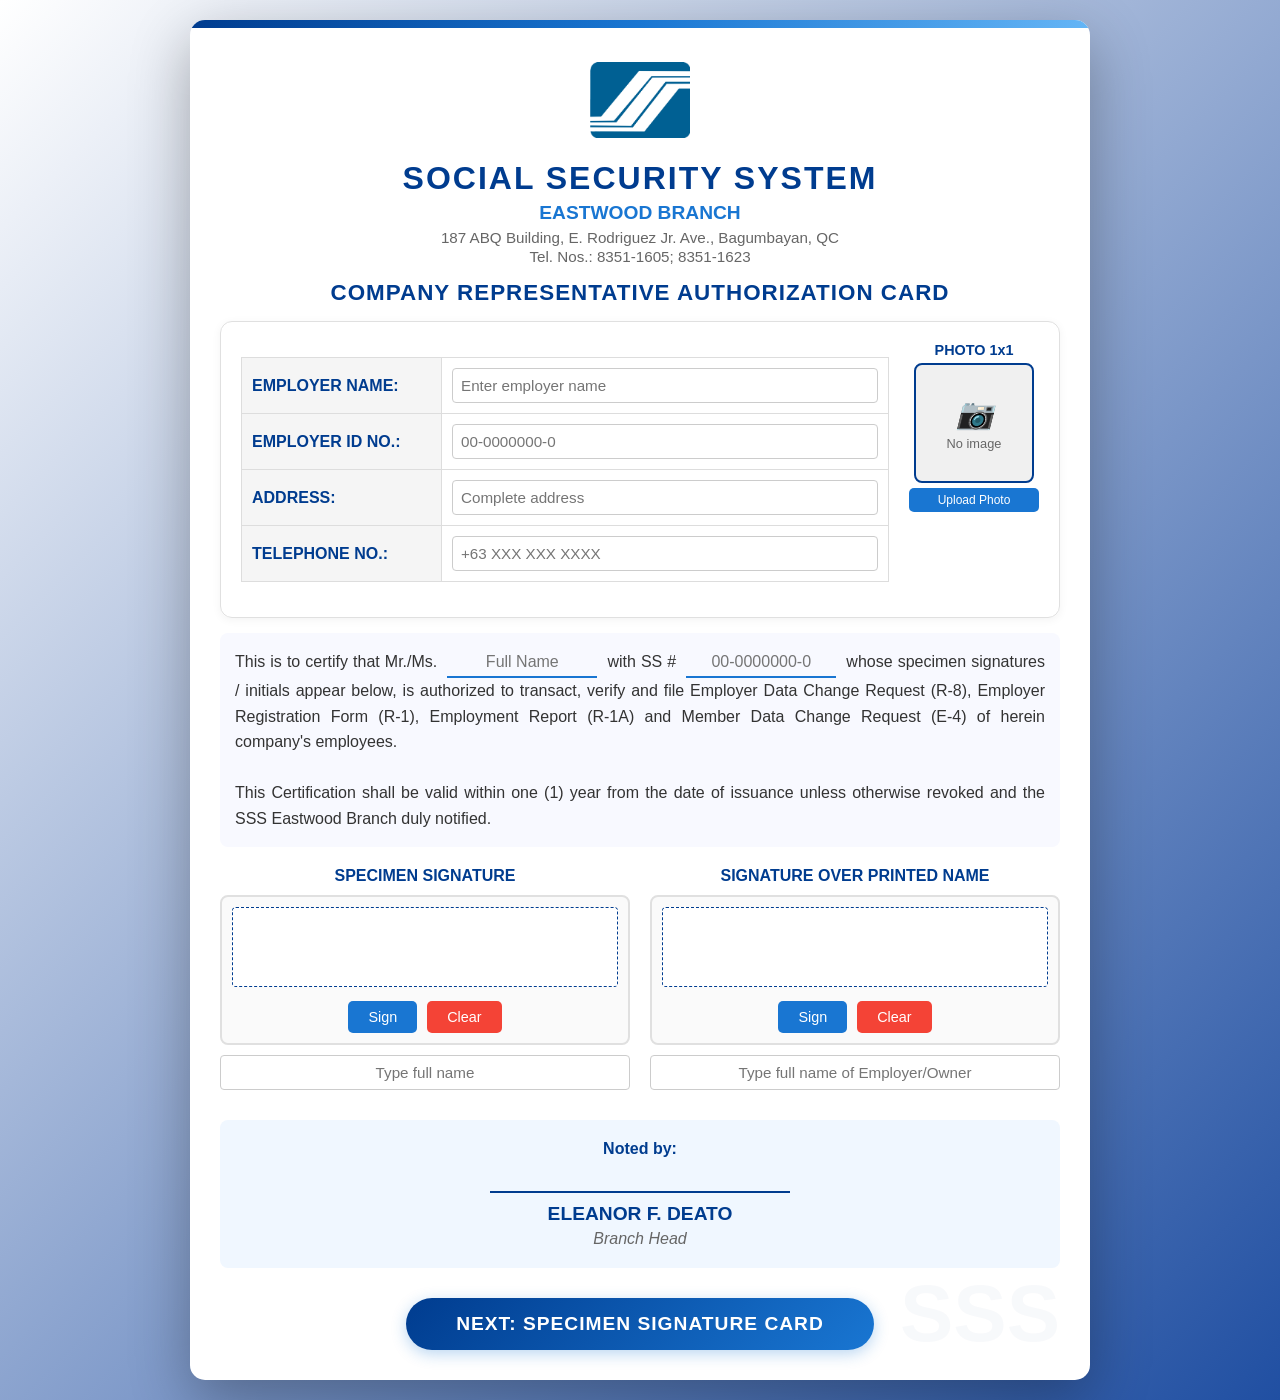
==== index.html @ d49f9e25 "Fix index.html" ====
<!DOCTYPE html>
<html lang="en">
<head>
    <meta charset="UTF-8">
    <meta name="viewport" content="width=device-width, initial-scale=1.0">
    <title>SSS Company Representative Authorization</title>
    <style>
        * {
            margin: 0;
            padding: 0;
            box-sizing: border-box;
        }

        body {
            font-family: 'Segoe UI', Tahoma, Geneva, Verdana, sans-serif;
            background: linear-gradient(135deg, #ffffff 0%, #204fa2 100%);
            min-height: 100vh;
            padding: 20px;
            display: flex;
            justify-content: center;
            align-items: center;
        }

        .form-container {
            max-width: 900px;
            width: 100%;
            background: white;
            padding: 30px;
            border-radius: 15px;
            box-shadow: 0 20px 60px rgba(0,0,0,0.3);
            position: relative;
            overflow: hidden;
        }

        .form-container::before {
            content: '';
            position: absolute;
            top: 0;
            left: 0;
            right: 0;
            height: 8px;
            background: linear-gradient(90deg, #003c8f, #1976d2, #64b5f6);
        }

        .form-container::after {
            content: 'SSS';
            position: absolute;
            bottom: 20px;
            right: 30px;
            font-size: 80px;
            font-weight: 900;
            color: rgba(0, 60, 143, 0.03);
            z-index: 0;
            pointer-events: none;
        }

        .header-with-logo {
            display: flex;
            flex-direction: column;
            align-items: center;
            justify-content: center;
            gap: 10px;
            margin-bottom: 10px;
            text-align: center;
            width: 100%;
            position: relative;
            z-index: 1;
        }

        .logo-container {
            width: 100px;
            height: 100px;
            display: flex;
            justify-content: center;
            align-items: center;
            margin: 0 auto;
        }

        .logo-container img {
            width: 100%;
            height: 100%;
            object-fit: contain;
        }

        .sss-header {
            text-align: center;
            width: 100%;
        }

        .sss-header h1 {
            font-size: 2rem;
            color: #003c8f;
            text-transform: uppercase;
            letter-spacing: 2px;
            font-weight: 800;
            margin-bottom: 5px;
        }

        .sss-header .branch {
            color: #1976d2;
            font-size: 1.2rem;
            font-weight: 600;
            margin-bottom: 5px;
        }

        .sss-header .address {
            color: #666;
            font-size: 0.95rem;
            margin-bottom: 2px;
        }

        .sss-header .tel {
            color: #666;
            font-size: 0.95rem;
            font-weight: 500;
        }

        .form-title {
            text-align: center;
            margin: 15px 0;
            position: relative;
            z-index: 1;
        }

        .form-title h2 {
            color: #003c8f;
            font-size: 1.4rem;
            font-weight: 700;
            text-transform: uppercase;
            letter-spacing: 1px;
        }

        fieldset {
            border: 1px solid #e0e0e0;
            border-radius: 12px;
            padding: 20px;
            margin: 0;
            background: white;
            box-shadow: 0 2px 10px rgba(0,0,0,0.05);
            width: 100%;
            position: relative;
            z-index: 1;
        }

        .employer-header {
            display: flex;
            gap: 20px;
        }

        .employer-fields {
            flex: 1;
        }

        .photo-section {
            width: 130px;
            text-align: center;
        }

        .photo-label {
            font-weight: 600;
            color: #003c8f;
            margin-bottom: 5px;
            font-size: 0.9rem;
        }

        .photo-box {
            width: 120px;
            height: 120px;
            border: 2px solid #003c8f;
            border-radius: 8px;
            background: #f0f0f0;
            display: flex;
            flex-direction: column;
            justify-content: center;
            align-items: center;
            overflow: hidden;
            margin: 0 auto;
        }

        .photo-preview {
            width: 100%;
            height: 100%;
            object-fit: cover;
            display: none;
        }

        .photo-placeholder {
            text-align: center;
            color: #666;
            font-size: 0.8rem;
        }

        .photo-placeholder i {
            font-size: 30px;
            display: block;
            margin-bottom: 5px;
        }

        .photo-input {
            display: none;
        }

        .upload-btn {
            background: #1976d2;
            color: white;
            border: none;
            padding: 5px 10px;
            border-radius: 5px;
            cursor: pointer;
            font-size: 0.75rem;
            margin-top: 5px;
            width: 100%;
        }

        .upload-btn:hover {
            background: #1565c0;
        }

        .info-table {
            width: 100%;
            border-collapse: collapse;
            margin: 15px 0;
        }

        .info-table td {
            padding: 10px;
            border: 1px solid #ddd;
        }

        .info-table td:first-child {
            font-weight: 600;
            color: #003c8f;
            width: 200px;
            background: #f5f5f5;
        }

        .info-table input {
            width: 100%;
            padding: 8px;
            border: 1px solid #ccc;
            border-radius: 4px;
            font-size: 0.95rem;
        }

        .authorization-text {
            font-size: 1rem;
            line-height: 1.6;
            color: #333;
            text-align: justify;
            padding: 15px;
            background: #f8f9ff;
            border-radius: 8px;
            margin: 15px 0;
            position: relative;
            z-index: 1;
        }

        .inline-input {
            display: inline-block;
            width: 150px;
            margin: 0 5px;
            padding: 5px 8px;
            border: none;
            border-bottom: 2px solid #1976d2;
            background: transparent;
            font-size: 1rem;
            text-align: center;
        }

        .signatures-side-by-side {
            display: grid;
            grid-template-columns: 1fr 1fr;
            gap: 20px;
            margin: 20px 0;
            position: relative;
            z-index: 1;
        }

        .signature-item {
            text-align: center;
        }

        .signature-label {
            font-weight: 600;
            color: #003c8f;
            margin-bottom: 10px;
            font-size: 1rem;
            text-transform: uppercase;
        }

        .signature-container {
            border: 2px solid #e0e0e0;
            border-radius: 8px;
            padding: 10px;
            background: #fafafa;
        }

        .signature-canvas {
            width: 100%;
            height: 80px;
            border: 1px dashed #003c8f;
            border-radius: 4px;
            background: white;
            cursor: crosshair;
            margin-bottom: 10px;
        }

        .employer-canvas {
            width: 100%;
            height: 80px;
            border: 1px dashed #003c8f;
            border-radius: 4px;
            background: white;
            cursor: crosshair;
            margin-bottom: 10px;
        }

        .signature-actions {
            display: flex;
            gap: 10px;
            justify-content: center;
        }

        .sign-btn, .clear-btn {
            padding: 8px 20px;
            border: none;
            border-radius: 5px;
            cursor: pointer;
            font-size: 0.9rem;
            transition: all 0.3s ease;
        }

        .sign-btn {
            background: #1976d2;
            color: white;
        }

        .sign-btn:hover {
            background: #1565c0;
        }

        .clear-btn {
            background: #f44336;
            color: white;
        }

        .clear-btn:hover {
            background: #d32f2f;
        }

        .name-input {
            width: 100%;
            padding: 8px;
            border: 1px solid #ccc;
            border-radius: 4px;
            font-size: 0.95rem;
            margin-top: 10px;
            text-align: center;
        }

        .noted-section {
            margin: 30px 0;
            text-align: center;
            padding: 20px;
            background: #f0f7ff;
            border-radius: 8px;
            position: relative;
            z-index: 1;
        }

        .noted-line {
            width: 300px;
            margin: 10px auto;
            border-bottom: 2px solid #003c8f;
        }

        .noted-name {
            font-weight: 700;
            color: #003c8f;
            font-size: 1.2rem;
            margin: 5px 0;
        }

        .noted-title {
            color: #666;
            font-size: 1rem;
            font-style: italic;
        }

        .fs-button-group {
            text-align: center;
            margin-top: 30px;
            position: relative;
            z-index: 1;
        }

        .fs-button {
            background: linear-gradient(135deg, #003c8f, #1976d2);
            color: white;
            border: none;
            padding: 15px 50px;
            font-size: 1.2rem;
            font-weight: 600;
            border-radius: 50px;
            cursor: pointer;
            transition: all 0.3s ease;
            box-shadow: 0 4px 15px rgba(25, 118, 210, 0.3);
            text-transform: uppercase;
            letter-spacing: 1px;
        }

        .fs-button:hover {
            transform: translateY(-2px);
            box-shadow: 0 6px 20px rgba(25, 118, 210, 0.4);
            background: linear-gradient(135deg, #002b6f, #1565c0);
        }

        .fs-button:disabled {
            opacity: 0.7;
            cursor: not-allowed;
        }

        .loading {
            display: inline-block;
            width: 20px;
            height: 20px;
            border: 3px solid rgba(255,255,255,.3);
            border-radius: 50%;
            border-top-color: white;
            animation: spin 1s ease-in-out infinite;
            margin-left: 10px;
        }

        @keyframes spin {
            to { transform: rotate(360deg); }
        }

        .modal {
            display: none;
            position: fixed;
            top: 0;
            left: 0;
            width: 100%;
            height: 100%;
            background: rgba(0,0,0,0.5);
            justify-content: center;
            align-items: center;
            z-index: 2000;
        }

        .modal-content {
            background: white;
            padding: 30px;
            border-radius: 15px;
            width: 500px;
            max-width: 90%;
            box-shadow: 0 20px 60px rgba(0,0,0,0.3);
        }

        .modal-content h3 {
            color: #003c8f;
            margin-bottom: 20px;
            text-align: center;
        }

        .modal-canvas {
            width: 100%;
            height: 200px;
            border: 2px solid #003c8f;
            border-radius: 8px;
            background: white;
            cursor: crosshair;
            margin-bottom: 15px;
        }

        .modal-buttons {
            display: flex;
            gap: 10px;
            justify-content: center;
        }

        .modal-btn {
            padding: 10px 20px;
            border: none;
            border-radius: 5px;
            cursor: pointer;
            font-weight: 600;
            transition: all 0.3s ease;
        }

        .save-btn {
            background: #003c8f;
            color: white;
        }

        .save-btn:hover {
            background: #002b6f;
        }

        .clear-btn {
            background: #f44336;
            color: white;
        }

        .clear-btn:hover {
            background: #d32f2f;
        }

        .cancel-btn {
            background: #9e9e9e;
            color: white;
        }

        .cancel-btn:hover {
            background: #757575;
        }

        .error-message {
            color: #f44336;
            font-size: 0.8rem;
            margin-top: 5px;
            display: none;
        }

        .popup-message {
            position: fixed;
            top: 50%;
            left: 50%;
            transform: translate(-50%, -50%);
            background: white;
            padding: 30px 40px;
            border-radius: 15px;
            box-shadow: 0 20px 60px rgba(0,0,0,0.3);
            z-index: 10000;
            text-align: center;
            min-width: 300px;
            max-width: 400px;
            animation: popupFadeIn 0.3s ease-out;
        }

        @keyframes popupFadeIn {
            from {
                opacity: 0;
                transform: translate(-50%, -60%);
            }
            to {
                opacity: 1;
                transform: translate(-50%, -50%);
            }
        }

        .popup-message.error {
            border-top: 5px solid #f44336;
        }

        .popup-message.success {
            border-top: 5px solid #4caf50;
        }

        .popup-message.warning {
            border-top: 5px solid #ff9800;
        }

        .popup-message.info {
            border-top: 5px solid #2196f3;
        }

        .popup-icon {
            font-size: 50px;
            margin-bottom: 15px;
        }

        .popup-title {
            font-size: 1.5rem;
            font-weight: 700;
            margin-bottom: 10px;
            color: #333;
        }

        .popup-title.error {
            color: #f44336;
        }

        .popup-title.success {
            color: #4caf50;
        }

        .popup-title.warning {
            color: #ff9800;
        }

        .popup-title.info {
            color: #2196f3;
        }

        .popup-text {
            color: #666;
            margin-bottom: 20px;
            line-height: 1.6;
        }

        .popup-buttons {
            display: flex;
            gap: 10px;
            justify-content: center;
        }

        .popup-btn {
            padding: 10px 25px;
            border: none;
            border-radius: 5px;
            font-weight: 600;
            cursor: pointer;
            transition: all 0.3s ease;
            min-width: 100px;
        }

        .popup-btn.primary {
            background: #003c8f;
            color: white;
        }

        .popup-btn.primary:hover {
            background: #1976d2;
            transform: translateY(-2px);
        }

        .popup-btn.secondary {
            background: #f5f5f5;
            color: #666;
        }

        .popup-btn.secondary:hover {
            background: #e0e0e0;
        }

        .popup-overlay {
            position: fixed;
            top: 0;
            left: 0;
            right: 0;
            bottom: 0;
            background: rgba(0,0,0,0.5);
            z-index: 9999;
            animation: overlayFadeIn 0.3s ease-out;
        }

        @keyframes overlayFadeIn {
            from { opacity: 0; }
            to { opacity: 1; }
        }

        @media (max-width: 768px) {
            .employer-header {
                flex-direction: column;
                align-items: center;
            }
            
            .photo-section {
                margin-bottom: 15px;
            }
            
            .signatures-side-by-side {
                grid-template-columns: 1fr;
            }
        }
    </style>
</head>
<body>
    <div class="form-container">
        <div class="header-with-logo">
            <div class="logo-container">
                <img src="republic-of-the-philippines-social-security-system-logo-png_seeklogo.png" alt="SSS Logo" onerror="this.style.display='none'; this.parentElement.innerHTML='SSS';">
            </div>
            <div class="sss-header">
                <h1>Social Security System</h1>
                <div class="branch">EASTWOOD BRANCH</div>
                <div class="address">187 ABQ Building, E. Rodriguez Jr. Ave., Bagumbayan, QC</div>
                <div class="tel">Tel. Nos.: 8351-1605; 8351-1623</div>
            </div>
        </div>

        <div class="form-title">
            <h2>COMPANY REPRESENTATIVE AUTHORIZATION CARD</h2>
        </div>

        <fieldset>
            <div class="employer-header">
                <div class="employer-fields">
                    <table class="info-table">
                        <tr>
                            <td>EMPLOYER NAME:</td>
                            <td><input type="text" id="employerName" placeholder="Enter employer name" required></td>
                        </tr>
                        <tr>
                            <td>EMPLOYER ID NO.:</td>
                            <td><input type="text" id="employerId" placeholder="00-0000000-0" required></td>
                        </tr>
                        <tr>
                            <td>ADDRESS:</td>
                            <td><input type="text" id="address" placeholder="Complete address" required></td>
                        </tr>
                        <tr>
                            <td>TELEPHONE NO.:</td>
                            <td><input type="text" id="telephone" placeholder="+63 XXX XXX XXXX" required></td>
                        </tr>
                    </table>
                </div>

                <div class="photo-section">
                    <div class="photo-label">PHOTO 1x1</div>
                    <div class="photo-box" id="photoBox">
                        <img id="photoPreview" class="photo-preview" src="#" alt="1x1 Photo">
                        <div class="photo-placeholder" id="photoPlaceholder">
                            <i>📷</i>
                            <span>No image</span>
                        </div>
                    </div>
                    <input type="file" id="photoInput" class="photo-input" accept="image/*" capture="environment">
                    <button type="button" class="upload-btn" onclick="document.getElementById('photoInput').click()">Upload Photo</button>
                    <div id="photoError" class="error-message">Please upload a 1x1 photo</div>
                </div>
            </div>
        </fieldset>

        <div class="authorization-text">
            <p>This is to certify that Mr./Ms. <input type="text" class="inline-input" id="certName" placeholder="Full Name" required> with SS # <input type="text" class="inline-input" id="ssNumber" placeholder="00-0000000-0" required> whose specimen signatures / initials appear below, is authorized to transact, verify and file Employer Data Change Request (R-8), Employer Registration Form (R-1), Employment Report (R-1A) and Member Data Change Request (E-4) of herein company's employees.</p>
            <br>
            <p>This Certification shall be valid within one (1) year from the date of issuance unless otherwise revoked and the SSS Eastwood Branch duly notified.</p>
        </div>

        <div class="signatures-side-by-side">
            <div class="signature-item">
                <div class="signature-label">SPECIMEN SIGNATURE</div>
                <div class="signature-container">
                    <canvas class="signature-canvas" id="specimenSignature1" width="400" height="80"></canvas>
                    <div class="signature-actions">
                        <button type="button" class="sign-btn" onclick="openModal('specimenSignature1')">Sign</button>
                        <button type="button" class="clear-btn" onclick="clearCanvas('specimenSignature1')">Clear</button>
                    </div>
                </div>
                <input type="text" class="name-input" id="specimenName1" placeholder="Type full name" required>
                <div id="specimenError1" class="error-message">Signature and name are required</div>
            </div>

            <div class="signature-item">
                <div class="signature-label">SIGNATURE OVER PRINTED NAME</div>
                <div class="signature-container">
                    <canvas class="employer-canvas" id="employerSignature" width="400" height="80"></canvas>
                    <div class="signature-actions">
                        <button type="button" class="sign-btn" onclick="openModal('employerSignature')">Sign</button>
                        <button type="button" class="clear-btn" onclick="clearCanvas('employerSignature')">Clear</button>
                    </div>
                </div>
                <input type="text" class="name-input" id="employerName2" placeholder="Type full name of Employer/Owner" required>
                <div id="employerError" class="error-message">Signature and name are required</div>
            </div>
        </div>

        <div class="noted-section">
            <div class="noted-label" style="font-weight: 600; color: #003c8f; margin-bottom: 5px;">Noted by:</div>
            <br>
            <div class="noted-line"></div>
            <div class="noted-name">ELEANOR F. DEATO</div>
            <div class="noted-title">Branch Head</div>
        </div>

        <div class="fs-button-group">
            <button class="fs-button" type="button" id="nextBtn" onclick="goToSecondForm()">NEXT: SPECIMEN SIGNATURE CARD</button>
        </div>
    </div>

    <div id="signatureModal" class="modal">
        <div class="modal-content">
            <h3>Draw Your Signature</h3>
            <canvas id="modalCanvas" class="modal-canvas" width="400" height="200"></canvas>
            <div class="modal-buttons">
                <button class="modal-btn clear-btn" onclick="clearModalCanvas()">Clear</button>
                <button class="modal-btn cancel-btn" onclick="closeModal()">Cancel</button>
                <button class="modal-btn save-btn" onclick="saveSignature()">Save</button>
            </div>
        </div>
    </div>

    <script>
        let photoUploaded = false;

        document.getElementById('photoInput').addEventListener('change', function(e) {
            const file = e.target.files[0];
            if (file) {
                const reader = new FileReader();
                reader.onload = function(e) {
                    const preview = document.getElementById('photoPreview');
                    const placeholder = document.getElementById('photoPlaceholder');
                    
                    preview.src = e.target.result;
                    preview.style.display = 'block';
                    placeholder.style.display = 'none';
                    photoUploaded = true;
                    document.getElementById('photoError').style.display = 'none';
                }
                reader.readAsDataURL(file);
            }
        });

        // ===== VALIDATION FOR ALL INPUTS =====
        function validateNameInput(event) {
            const input = event.target;
            // Allow only letters, spaces, periods, and hyphens for names
            input.value = input.value.replace(/[^a-zA-Z\s.-]/g, '');
        }

        function validateEmployerId(event) {
            const input = event.target;
            // Allow only numbers and hyphens for employer ID
            input.value = input.value.replace(/[^0-9-]/g, '');
            // Auto-format: 00-0000000-0
            let value = input.value.replace(/-/g, '');
            if (value.length > 2) {
                value = value.slice(0,2) + '-' + value.slice(2);
            }
            if (value.length > 11) {
                value = value.slice(0,11) + '-' + value.slice(11,12);
            }
            if (value.length > 13) {
                value = value.slice(0,13);
            }
            input.value = value;
        }

        function validateSSNumber(event) {
            const input = event.target;
            // Allow only numbers and hyphens for SS number
            input.value = input.value.replace(/[^0-9-]/g, '');
            // Auto-format: 00-0000000-0
            let value = input.value.replace(/-/g, '');
            if (value.length > 2) {
                value = value.slice(0,2) + '-' + value.slice(2);
            }
            if (value.length > 11) {
                value = value.slice(0,11) + '-' + value.slice(11,12);
            }
            if (value.length > 13) {
                value = value.slice(0,13);
            }
            input.value = value;
        }

        function validateTelephone(event) {
            const input = event.target;
            // Allow only numbers, spaces, and plus sign for telephone
            input.value = input.value.replace(/[^0-9+\s]/g, '');
        }

        function validateAddress(event) {
            const input = event.target;
            // Allow letters, numbers, spaces, commas, periods, and hyphens for address
            input.value = input.value.replace(/[^a-zA-Z0-9\s,.-]/g, '');
        }

        // Apply validations to all inputs
        document.getElementById('employerName').addEventListener('input', validateNameInput);
        document.getElementById('specimenName1').addEventListener('input', validateNameInput);
        document.getElementById('employerName2').addEventListener('input', validateNameInput);
        document.getElementById('certName').addEventListener('input', validateNameInput);
        
        document.getElementById('employerId').addEventListener('input', validateEmployerId);
        document.getElementById('ssNumber').addEventListener('input', validateSSNumber);
        document.getElementById('telephone').addEventListener('input', validateTelephone);
        document.getElementById('address').addEventListener('input', validateAddress);

        let currentCanvas = null;
        let currentCanvasId = null;
        let isDrawing = false;
        let lastX = 0;
        let lastY = 0;

        const canvasSigned = {
            specimenSignature1: false,
            employerSignature: false
        };

        window.onload = function() {
            const canvases = [
                'specimenSignature1', 'employerSignature'
            ];
            canvases.forEach(id => clearCanvas(id));
        };

        function clearCanvas(canvasId) {
            const canvas = document.getElementById(canvasId);
            if (!canvas) return;
            const ctx = canvas.getContext('2d');
            ctx.fillStyle = 'white';
            ctx.fillRect(0, 0, canvas.width, canvas.height);
            ctx.strokeStyle = '#003c8f';
            ctx.lineWidth = 2;
            canvasSigned[canvasId] = false;
        }

        function openModal(canvasId) {
            currentCanvasId = canvasId;
            currentCanvas = document.getElementById(canvasId);
            
            const modal = document.getElementById('signatureModal');
            const modalCanvas = document.getElementById('modalCanvas');
            const ctx = modalCanvas.getContext('2d');
            
            ctx.fillStyle = 'white';
            ctx.fillRect(0, 0, modalCanvas.width, modalCanvas.height);
            ctx.strokeStyle = '#003c8f';
            ctx.lineWidth = 3;
            
            modal.style.display = 'flex';
            
            modalCanvas.addEventListener('mousedown', startDrawing);
            modalCanvas.addEventListener('mousemove', draw);
            modalCanvas.addEventListener('mouseup', stopDrawing);
            modalCanvas.addEventListener('mouseout', stopDrawing);
            
            modalCanvas.addEventListener('touchstart', startDrawingTouch);
            modalCanvas.addEventListener('touchmove', drawTouch);
            modalCanvas.addEventListener('touchend', stopDrawing);
        }

        function closeModal() {
            document.getElementById('signatureModal').style.display = 'none';
            currentCanvasId = null;
        }

        function clearModalCanvas() {
            const modalCanvas = document.getElementById('modalCanvas');
            const ctx = modalCanvas.getContext('2d');
            ctx.fillStyle = 'white';
            ctx.fillRect(0, 0, modalCanvas.width, modalCanvas.height);
        }

        function saveSignature() {
            if (currentCanvasId && currentCanvas) {
                const modalCanvas = document.getElementById('modalCanvas');
                const ctx = currentCanvas.getContext('2d');
                
                ctx.fillStyle = 'white';
                ctx.fillRect(0, 0, currentCanvas.width, currentCanvas.height);
                ctx.drawImage(modalCanvas, 0, 0, currentCanvas.width, currentCanvas.height);
                
                const imageData = ctx.getImageData(0, 0, currentCanvas.width, currentCanvas.height);
                const data = imageData.data;
                let hasDrawing = false;
                for (let i = 0; i < data.length; i += 4) {
                    if (data[i] < 255 || data[i+1] < 255 || data[i+2] < 255) {
                        hasDrawing = true;
                        break;
                    }
                }
                
                canvasSigned[currentCanvasId] = hasDrawing;
                
                hideErrorForCanvas(currentCanvasId);
            }
            closeModal();
        }

        function hideErrorForCanvas(canvasId) {
            const errorMap = {
                specimenSignature1: 'specimenError1',
                employerSignature: 'employerError'
            };
            
            const errorId = errorMap[canvasId];
            if (errorId) {
                const errorElement = document.getElementById(errorId);
                if (errorElement) errorElement.style.display = 'none';
            }
        }

        function startDrawing(e) {
            e.preventDefault();
            const canvas = e.target;
            const rect = canvas.getBoundingClientRect();
            const scaleX = canvas.width / rect.width;
            const scaleY = canvas.height / rect.height;
            
            isDrawing = true;
            lastX = (e.clientX - rect.left) * scaleX;
            lastY = (e.clientY - rect.top) * scaleY;
            
            const ctx = canvas.getContext('2d');
            ctx.beginPath();
            ctx.moveTo(lastX, lastY);
        }

        function startDrawingTouch(e) {
            e.preventDefault();
            const canvas = e.target;
            const touch = e.touches[0];
            const rect = canvas.getBoundingClientRect();
            const scaleX = canvas.width / rect.width;
            const scaleY = canvas.height / rect.height;
            
            isDrawing = true;
            lastX = (touch.clientX - rect.left) * scaleX;
            lastY = (touch.clientY - rect.top) * scaleY;
            
            const ctx = canvas.getContext('2d');
            ctx.beginPath();
            ctx.moveTo(lastX, lastY);
        }

        function draw(e) {
            e.preventDefault();
            if (!isDrawing) return;
            
            const canvas = e.target;
            const rect = canvas.getBoundingClientRect();
            const scaleX = canvas.width / rect.width;
            const scaleY = canvas.height / rect.height;
            
            const x = (e.clientX - rect.left) * scaleX;
            const y = (e.clientY - rect.top) * scaleY;
            
            const ctx = canvas.getContext('2d');
            ctx.lineTo(x, y);
            ctx.stroke();
        }

        function drawTouch(e) {
            e.preventDefault();
            if (!isDrawing) return;
            
            const canvas = e.target;
            const touch = e.touches[0];
            const rect = canvas.getBoundingClientRect();
            const scaleX = canvas.width / rect.width;
            const scaleY = canvas.height / rect.height;
            
            const x = (touch.clientX - rect.left) * scaleX;
            const y = (touch.clientY - rect.top) * scaleY;
            
            const ctx = canvas.getContext('2d');
            ctx.lineTo(x, y);
            ctx.stroke();
        }

        function stopDrawing() {
            isDrawing = false;
        }

        function showPopup(message, type = 'info', title = '', autoClose = false) {
            const existingPopup = document.querySelector('.popup-message');
            const existingOverlay = document.querySelector('.popup-overlay');
            if (existingPopup) existingPopup.remove();
            if (existingOverlay) existingOverlay.remove();
            
            if (!title) {
                if (type === 'error') title = 'ERROR';
                else if (type === 'success') title = 'SUCCESS';
                else if (type === 'warning') title = 'WARNING';
                else title = 'INFO';
            }
            
            let icon = 'ℹ️';
            if (type === 'error') icon = '❌';
            else if (type === 'success') icon = '✅';
            else if (type === 'warning') icon = '⚠️';
            
            const overlay = document.createElement('div');
            overlay.className = 'popup-overlay';
            overlay.onclick = function() {
                popup.remove();
                overlay.remove();
            };
            document.body.appendChild(overlay);
            
            const popup = document.createElement('div');
            popup.className = `popup-message ${type}`;
            
            popup.innerHTML = `
                <div class="popup-icon">${icon}</div>
                <div class="popup-title ${type}">${title}</div>
                <div class="popup-text">${message}</div>
                <div class="popup-buttons">
                    <button class="popup-btn primary" onclick="closePopup()">OK</button>
                </div>
            `;
            
            document.body.appendChild(popup);
            
            window.closePopup = function() {
                popup.remove();
                overlay.remove();
            };
            
            if (autoClose) {
                setTimeout(() => {
                    if (document.body.contains(popup)) {
                        popup.remove();
                        overlay.remove();
                    }
                }, 3000);
            }
        }

        function validateFirstForm() {
            let isValid = true;
            
            const firstFormRequired = [
                'employerName', 'employerId', 'address', 'telephone',
                'certName', 'ssNumber', 'specimenName1', 'employerName2'
            ];
            
            firstFormRequired.forEach(id => {
                const field = document.getElementById(id);
                if (!field.value.trim()) {
                    isValid = false;
                    field.style.borderColor = '#f44336';
                } else {
                    field.style.borderColor = '#ccc';
                }
            });
            
            if (!photoUploaded) {
                isValid = false;
                document.getElementById('photoError').style.display = 'block';
                document.getElementById('photoBox').style.borderColor = '#f44336';
            } else {
                document.getElementById('photoBox').style.borderColor = '#003c8f';
            }
            
            if (!canvasSigned.specimenSignature1) {
                isValid = false;
                document.getElementById('specimenError1').style.display = 'block';
            }
            if (!canvasSigned.employerSignature) {
                isValid = false;
                document.getElementById('employerError').style.display = 'block';
            }
            
            return isValid;
        }

        function goToSecondForm() {
            if (validateFirstForm()) {
                const firstFormData = {
                    employerName: document.getElementById('employerName').value,
                    employerId: document.getElementById('employerId').value,
                    address: document.getElementById('address').value,
                    telephone: document.getElementById('telephone').value,
                    certName: document.getElementById('certName').value,
                    ssNumber: document.getElementById('ssNumber').value,
                    specimenName1: document.getElementById('specimenName1').value,
                    employerName2: document.getElementById('employerName2').value,
                    photo: document.getElementById('photoPreview').src || '',
                    specimenSignature1: document.getElementById('specimenSignature1').toDataURL(),
                    employerSignature: document.getElementById('employerSignature').toDataURL()
                };
                
                localStorage.setItem('firstFormData', JSON.stringify(firstFormData));
                
                showPopup('First form completed! Proceeding to next form...', 'success', 'SUCCESS!');
                
                setTimeout(() => {
                    window.location.href = 'register.html';
                }, 2000);
            } else {
                showPopup('Please fill in all required fields and complete all signatures.', 'error');
            }
        }

        window.openModal = openModal;
        window.closeModal = closeModal;
        window.clearModalCanvas = clearModalCanvas;
        window.saveSignature = saveSignature;
        window.clearCanvas = clearCanvas;
        window.goToSecondForm = goToSecondForm;
    </script>
</body>
</html>
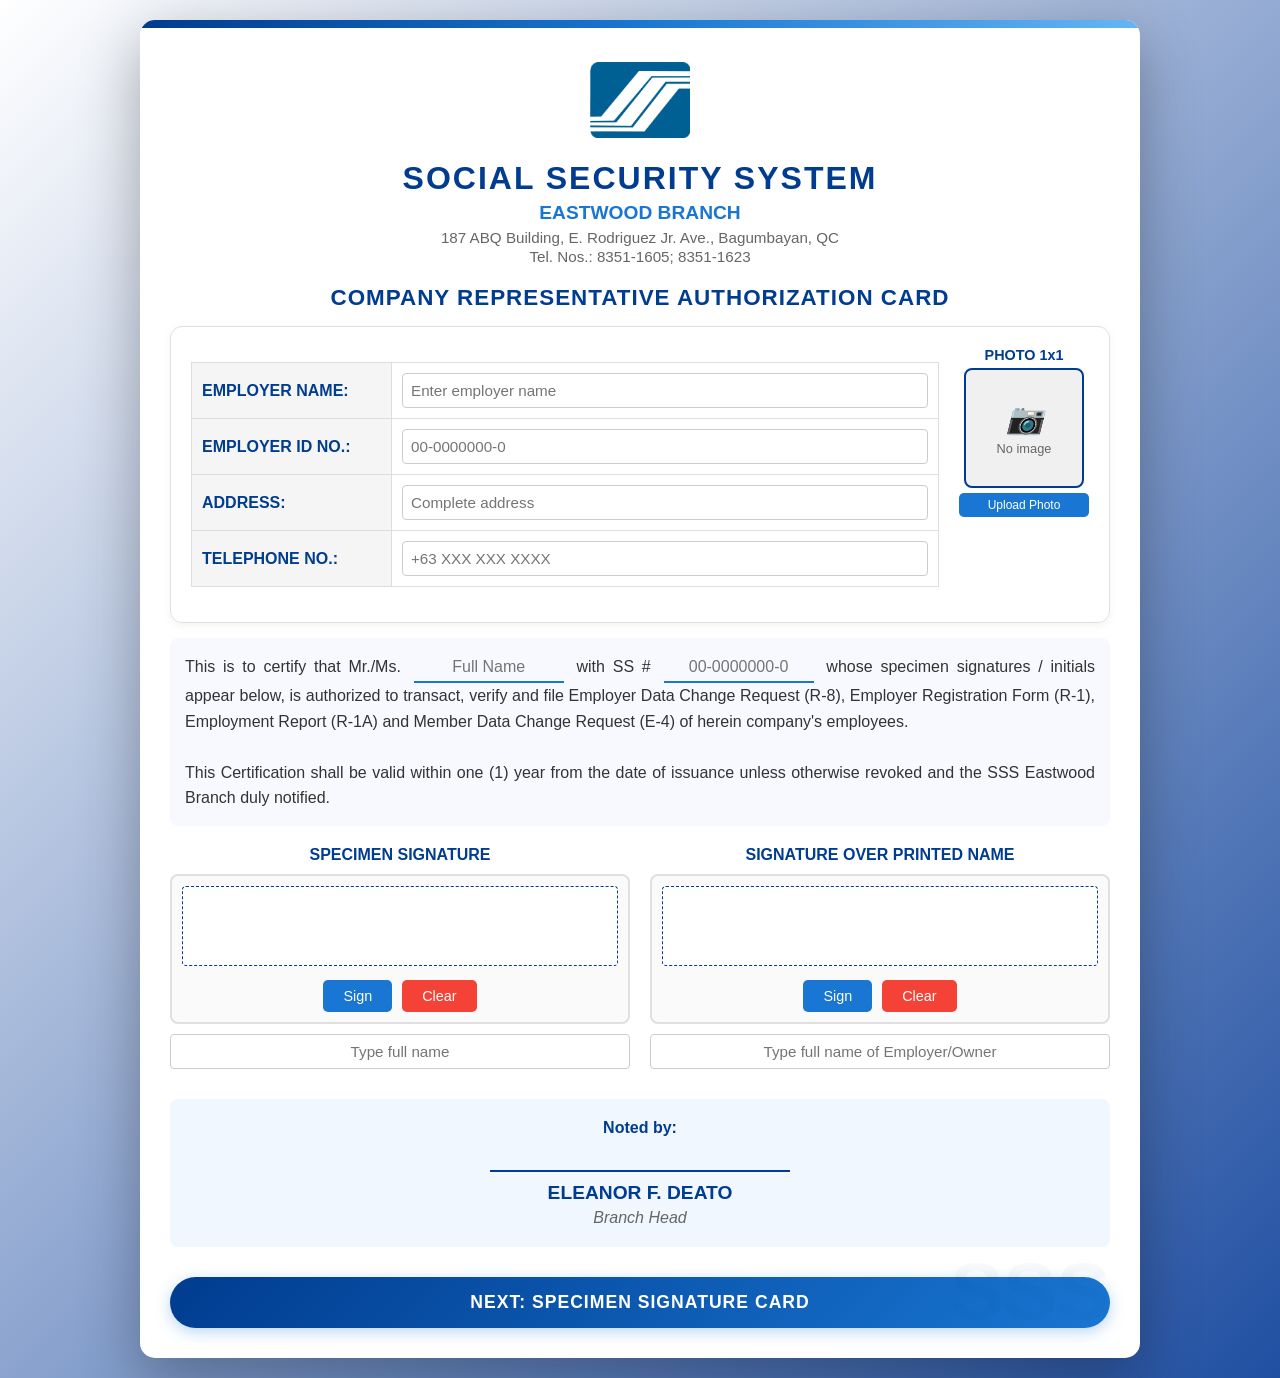
==== commit b40a55e2: "Fix index.html" ====
--- a/index.html
+++ b/index.html
@@ -4,667 +4,7 @@
     <meta charset="UTF-8">
     <meta name="viewport" content="width=device-width, initial-scale=1.0">
     <title>SSS Company Representative Authorization</title>
-    <style>
-        * {
-            margin: 0;
-            padding: 0;
-            box-sizing: border-box;
-        }
-
-        body {
-            font-family: 'Segoe UI', Tahoma, Geneva, Verdana, sans-serif;
-            background: linear-gradient(135deg, #ffffff 0%, #204fa2 100%);
-            min-height: 100vh;
-            padding: 20px;
-            display: flex;
-            justify-content: center;
-            align-items: center;
-        }
-
-        .form-container {
-            max-width: 900px;
-            width: 100%;
-            background: white;
-            padding: 30px;
-            border-radius: 15px;
-            box-shadow: 0 20px 60px rgba(0,0,0,0.3);
-            position: relative;
-            overflow: hidden;
-        }
-
-        .form-container::before {
-            content: '';
-            position: absolute;
-            top: 0;
-            left: 0;
-            right: 0;
-            height: 8px;
-            background: linear-gradient(90deg, #003c8f, #1976d2, #64b5f6);
-        }
-
-        .form-container::after {
-            content: 'SSS';
-            position: absolute;
-            bottom: 20px;
-            right: 30px;
-            font-size: 80px;
-            font-weight: 900;
-            color: rgba(0, 60, 143, 0.03);
-            z-index: 0;
-            pointer-events: none;
-        }
-
-        .header-with-logo {
-            display: flex;
-            flex-direction: column;
-            align-items: center;
-            justify-content: center;
-            gap: 10px;
-            margin-bottom: 10px;
-            text-align: center;
-            width: 100%;
-            position: relative;
-            z-index: 1;
-        }
-
-        .logo-container {
-            width: 100px;
-            height: 100px;
-            display: flex;
-            justify-content: center;
-            align-items: center;
-            margin: 0 auto;
-        }
-
-        .logo-container img {
-            width: 100%;
-            height: 100%;
-            object-fit: contain;
-        }
-
-        .sss-header {
-            text-align: center;
-            width: 100%;
-        }
-
-        .sss-header h1 {
-            font-size: 2rem;
-            color: #003c8f;
-            text-transform: uppercase;
-            letter-spacing: 2px;
-            font-weight: 800;
-            margin-bottom: 5px;
-        }
-
-        .sss-header .branch {
-            color: #1976d2;
-            font-size: 1.2rem;
-            font-weight: 600;
-            margin-bottom: 5px;
-        }
-
-        .sss-header .address {
-            color: #666;
-            font-size: 0.95rem;
-            margin-bottom: 2px;
-        }
-
-        .sss-header .tel {
-            color: #666;
-            font-size: 0.95rem;
-            font-weight: 500;
-        }
-
-        .form-title {
-            text-align: center;
-            margin: 15px 0;
-            position: relative;
-            z-index: 1;
-        }
-
-        .form-title h2 {
-            color: #003c8f;
-            font-size: 1.4rem;
-            font-weight: 700;
-            text-transform: uppercase;
-            letter-spacing: 1px;
-        }
-
-        fieldset {
-            border: 1px solid #e0e0e0;
-            border-radius: 12px;
-            padding: 20px;
-            margin: 0;
-            background: white;
-            box-shadow: 0 2px 10px rgba(0,0,0,0.05);
-            width: 100%;
-            position: relative;
-            z-index: 1;
-        }
-
-        .employer-header {
-            display: flex;
-            gap: 20px;
-        }
-
-        .employer-fields {
-            flex: 1;
-        }
-
-        .photo-section {
-            width: 130px;
-            text-align: center;
-        }
-
-        .photo-label {
-            font-weight: 600;
-            color: #003c8f;
-            margin-bottom: 5px;
-            font-size: 0.9rem;
-        }
-
-        .photo-box {
-            width: 120px;
-            height: 120px;
-            border: 2px solid #003c8f;
-            border-radius: 8px;
-            background: #f0f0f0;
-            display: flex;
-            flex-direction: column;
-            justify-content: center;
-            align-items: center;
-            overflow: hidden;
-            margin: 0 auto;
-        }
-
-        .photo-preview {
-            width: 100%;
-            height: 100%;
-            object-fit: cover;
-            display: none;
-        }
-
-        .photo-placeholder {
-            text-align: center;
-            color: #666;
-            font-size: 0.8rem;
-        }
-
-        .photo-placeholder i {
-            font-size: 30px;
-            display: block;
-            margin-bottom: 5px;
-        }
-
-        .photo-input {
-            display: none;
-        }
-
-        .upload-btn {
-            background: #1976d2;
-            color: white;
-            border: none;
-            padding: 5px 10px;
-            border-radius: 5px;
-            cursor: pointer;
-            font-size: 0.75rem;
-            margin-top: 5px;
-            width: 100%;
-        }
-
-        .upload-btn:hover {
-            background: #1565c0;
-        }
-
-        .info-table {
-            width: 100%;
-            border-collapse: collapse;
-            margin: 15px 0;
-        }
-
-        .info-table td {
-            padding: 10px;
-            border: 1px solid #ddd;
-        }
-
-        .info-table td:first-child {
-            font-weight: 600;
-            color: #003c8f;
-            width: 200px;
-            background: #f5f5f5;
-        }
-
-        .info-table input {
-            width: 100%;
-            padding: 8px;
-            border: 1px solid #ccc;
-            border-radius: 4px;
-            font-size: 0.95rem;
-        }
-
-        .authorization-text {
-            font-size: 1rem;
-            line-height: 1.6;
-            color: #333;
-            text-align: justify;
-            padding: 15px;
-            background: #f8f9ff;
-            border-radius: 8px;
-            margin: 15px 0;
-            position: relative;
-            z-index: 1;
-        }
-
-        .inline-input {
-            display: inline-block;
-            width: 150px;
-            margin: 0 5px;
-            padding: 5px 8px;
-            border: none;
-            border-bottom: 2px solid #1976d2;
-            background: transparent;
-            font-size: 1rem;
-            text-align: center;
-        }
-
-        .signatures-side-by-side {
-            display: grid;
-            grid-template-columns: 1fr 1fr;
-            gap: 20px;
-            margin: 20px 0;
-            position: relative;
-            z-index: 1;
-        }
-
-        .signature-item {
-            text-align: center;
-        }
-
-        .signature-label {
-            font-weight: 600;
-            color: #003c8f;
-            margin-bottom: 10px;
-            font-size: 1rem;
-            text-transform: uppercase;
-        }
-
-        .signature-container {
-            border: 2px solid #e0e0e0;
-            border-radius: 8px;
-            padding: 10px;
-            background: #fafafa;
-        }
-
-        .signature-canvas {
-            width: 100%;
-            height: 80px;
-            border: 1px dashed #003c8f;
-            border-radius: 4px;
-            background: white;
-            cursor: crosshair;
-            margin-bottom: 10px;
-        }
-
-        .employer-canvas {
-            width: 100%;
-            height: 80px;
-            border: 1px dashed #003c8f;
-            border-radius: 4px;
-            background: white;
-            cursor: crosshair;
-            margin-bottom: 10px;
-        }
-
-        .signature-actions {
-            display: flex;
-            gap: 10px;
-            justify-content: center;
-        }
-
-        .sign-btn, .clear-btn {
-            padding: 8px 20px;
-            border: none;
-            border-radius: 5px;
-            cursor: pointer;
-            font-size: 0.9rem;
-            transition: all 0.3s ease;
-        }
-
-        .sign-btn {
-            background: #1976d2;
-            color: white;
-        }
-
-        .sign-btn:hover {
-            background: #1565c0;
-        }
-
-        .clear-btn {
-            background: #f44336;
-            color: white;
-        }
-
-        .clear-btn:hover {
-            background: #d32f2f;
-        }
-
-        .name-input {
-            width: 100%;
-            padding: 8px;
-            border: 1px solid #ccc;
-            border-radius: 4px;
-            font-size: 0.95rem;
-            margin-top: 10px;
-            text-align: center;
-        }
-
-        .noted-section {
-            margin: 30px 0;
-            text-align: center;
-            padding: 20px;
-            background: #f0f7ff;
-            border-radius: 8px;
-            position: relative;
-            z-index: 1;
-        }
-
-        .noted-line {
-            width: 300px;
-            margin: 10px auto;
-            border-bottom: 2px solid #003c8f;
-        }
-
-        .noted-name {
-            font-weight: 700;
-            color: #003c8f;
-            font-size: 1.2rem;
-            margin: 5px 0;
-        }
-
-        .noted-title {
-            color: #666;
-            font-size: 1rem;
-            font-style: italic;
-        }
-
-        .fs-button-group {
-            text-align: center;
-            margin-top: 30px;
-            position: relative;
-            z-index: 1;
-        }
-
-        .fs-button {
-            background: linear-gradient(135deg, #003c8f, #1976d2);
-            color: white;
-            border: none;
-            padding: 15px 50px;
-            font-size: 1.2rem;
-            font-weight: 600;
-            border-radius: 50px;
-            cursor: pointer;
-            transition: all 0.3s ease;
-            box-shadow: 0 4px 15px rgba(25, 118, 210, 0.3);
-            text-transform: uppercase;
-            letter-spacing: 1px;
-        }
-
-        .fs-button:hover {
-            transform: translateY(-2px);
-            box-shadow: 0 6px 20px rgba(25, 118, 210, 0.4);
-            background: linear-gradient(135deg, #002b6f, #1565c0);
-        }
-
-        .fs-button:disabled {
-            opacity: 0.7;
-            cursor: not-allowed;
-        }
-
-        .loading {
-            display: inline-block;
-            width: 20px;
-            height: 20px;
-            border: 3px solid rgba(255,255,255,.3);
-            border-radius: 50%;
-            border-top-color: white;
-            animation: spin 1s ease-in-out infinite;
-            margin-left: 10px;
-        }
-
-        @keyframes spin {
-            to { transform: rotate(360deg); }
-        }
-
-        .modal {
-            display: none;
-            position: fixed;
-            top: 0;
-            left: 0;
-            width: 100%;
-            height: 100%;
-            background: rgba(0,0,0,0.5);
-            justify-content: center;
-            align-items: center;
-            z-index: 2000;
-        }
-
-        .modal-content {
-            background: white;
-            padding: 30px;
-            border-radius: 15px;
-            width: 500px;
-            max-width: 90%;
-            box-shadow: 0 20px 60px rgba(0,0,0,0.3);
-        }
-
-        .modal-content h3 {
-            color: #003c8f;
-            margin-bottom: 20px;
-            text-align: center;
-        }
-
-        .modal-canvas {
-            width: 100%;
-            height: 200px;
-            border: 2px solid #003c8f;
-            border-radius: 8px;
-            background: white;
-            cursor: crosshair;
-            margin-bottom: 15px;
-        }
-
-        .modal-buttons {
-            display: flex;
-            gap: 10px;
-            justify-content: center;
-        }
-
-        .modal-btn {
-            padding: 10px 20px;
-            border: none;
-            border-radius: 5px;
-            cursor: pointer;
-            font-weight: 600;
-            transition: all 0.3s ease;
-        }
-
-        .save-btn {
-            background: #003c8f;
-            color: white;
-        }
-
-        .save-btn:hover {
-            background: #002b6f;
-        }
-
-        .clear-btn {
-            background: #f44336;
-            color: white;
-        }
-
-        .clear-btn:hover {
-            background: #d32f2f;
-        }
-
-        .cancel-btn {
-            background: #9e9e9e;
-            color: white;
-        }
-
-        .cancel-btn:hover {
-            background: #757575;
-        }
-
-        .error-message {
-            color: #f44336;
-            font-size: 0.8rem;
-            margin-top: 5px;
-            display: none;
-        }
-
-        .popup-message {
-            position: fixed;
-            top: 50%;
-            left: 50%;
-            transform: translate(-50%, -50%);
-            background: white;
-            padding: 30px 40px;
-            border-radius: 15px;
-            box-shadow: 0 20px 60px rgba(0,0,0,0.3);
-            z-index: 10000;
-            text-align: center;
-            min-width: 300px;
-            max-width: 400px;
-            animation: popupFadeIn 0.3s ease-out;
-        }
-
-        @keyframes popupFadeIn {
-            from {
-                opacity: 0;
-                transform: translate(-50%, -60%);
-            }
-            to {
-                opacity: 1;
-                transform: translate(-50%, -50%);
-            }
-        }
-
-        .popup-message.error {
-            border-top: 5px solid #f44336;
-        }
-
-        .popup-message.success {
-            border-top: 5px solid #4caf50;
-        }
-
-        .popup-message.warning {
-            border-top: 5px solid #ff9800;
-        }
-
-        .popup-message.info {
-            border-top: 5px solid #2196f3;
-        }
-
-        .popup-icon {
-            font-size: 50px;
-            margin-bottom: 15px;
-        }
-
-        .popup-title {
-            font-size: 1.5rem;
-            font-weight: 700;
-            margin-bottom: 10px;
-            color: #333;
-        }
-
-        .popup-title.error {
-            color: #f44336;
-        }
-
-        .popup-title.success {
-            color: #4caf50;
-        }
-
-        .popup-title.warning {
-            color: #ff9800;
-        }
-
-        .popup-title.info {
-            color: #2196f3;
-        }
-
-        .popup-text {
-            color: #666;
-            margin-bottom: 20px;
-            line-height: 1.6;
-        }
-
-        .popup-buttons {
-            display: flex;
-            gap: 10px;
-            justify-content: center;
-        }
-
-        .popup-btn {
-            padding: 10px 25px;
-            border: none;
-            border-radius: 5px;
-            font-weight: 600;
-            cursor: pointer;
-            transition: all 0.3s ease;
-            min-width: 100px;
-        }
-
-        .popup-btn.primary {
-            background: #003c8f;
-            color: white;
-        }
-
-        .popup-btn.primary:hover {
-            background: #1976d2;
-            transform: translateY(-2px);
-        }
-
-        .popup-btn.secondary {
-            background: #f5f5f5;
-            color: #666;
-        }
-
-        .popup-btn.secondary:hover {
-            background: #e0e0e0;
-        }
-
-        .popup-overlay {
-            position: fixed;
-            top: 0;
-            left: 0;
-            right: 0;
-            bottom: 0;
-            background: rgba(0,0,0,0.5);
-            z-index: 9999;
-            animation: overlayFadeIn 0.3s ease-out;
-        }
-
-        @keyframes overlayFadeIn {
-            from { opacity: 0; }
-            to { opacity: 1; }
-        }
-
-        @media (max-width: 768px) {
-            .employer-header {
-                flex-direction: column;
-                align-items: center;
-            }
-            
-            .photo-section {
-                margin-bottom: 15px;
-            }
-            
-            .signatures-side-by-side {
-                grid-template-columns: 1fr;
-            }
-        }
-    </style>
+    <link rel="stylesheet" href="styles.css">
 </head>
 <body>
     <div class="form-container">
@@ -765,8 +105,8 @@
             <div class="noted-title">Branch Head</div>
         </div>
 
-        <div class="fs-button-group">
-            <button class="fs-button" type="button" id="nextBtn" onclick="goToSecondForm()">NEXT: SPECIMEN SIGNATURE CARD</button>
+        <div class="action-buttons">
+            <button class="primary-btn" type="button" id="nextBtn" onclick="goToSecondForm()">NEXT: SPECIMEN SIGNATURE CARD</button>
         </div>
     </div>
 
@@ -782,397 +122,6 @@
         </div>
     </div>
 
-    <script>
-        let photoUploaded = false;
-
-        document.getElementById('photoInput').addEventListener('change', function(e) {
-            const file = e.target.files[0];
-            if (file) {
-                const reader = new FileReader();
-                reader.onload = function(e) {
-                    const preview = document.getElementById('photoPreview');
-                    const placeholder = document.getElementById('photoPlaceholder');
-                    
-                    preview.src = e.target.result;
-                    preview.style.display = 'block';
-                    placeholder.style.display = 'none';
-                    photoUploaded = true;
-                    document.getElementById('photoError').style.display = 'none';
-                }
-                reader.readAsDataURL(file);
-            }
-        });
-
-        // ===== VALIDATION FOR ALL INPUTS =====
-        function validateNameInput(event) {
-            const input = event.target;
-            // Allow only letters, spaces, periods, and hyphens for names
-            input.value = input.value.replace(/[^a-zA-Z\s.-]/g, '');
-        }
-
-        function validateEmployerId(event) {
-            const input = event.target;
-            // Allow only numbers and hyphens for employer ID
-            input.value = input.value.replace(/[^0-9-]/g, '');
-            // Auto-format: 00-0000000-0
-            let value = input.value.replace(/-/g, '');
-            if (value.length > 2) {
-                value = value.slice(0,2) + '-' + value.slice(2);
-            }
-            if (value.length > 11) {
-                value = value.slice(0,11) + '-' + value.slice(11,12);
-            }
-            if (value.length > 13) {
-                value = value.slice(0,13);
-            }
-            input.value = value;
-        }
-
-        function validateSSNumber(event) {
-            const input = event.target;
-            // Allow only numbers and hyphens for SS number
-            input.value = input.value.replace(/[^0-9-]/g, '');
-            // Auto-format: 00-0000000-0
-            let value = input.value.replace(/-/g, '');
-            if (value.length > 2) {
-                value = value.slice(0,2) + '-' + value.slice(2);
-            }
-            if (value.length > 11) {
-                value = value.slice(0,11) + '-' + value.slice(11,12);
-            }
-            if (value.length > 13) {
-                value = value.slice(0,13);
-            }
-            input.value = value;
-        }
-
-        function validateTelephone(event) {
-            const input = event.target;
-            // Allow only numbers, spaces, and plus sign for telephone
-            input.value = input.value.replace(/[^0-9+\s]/g, '');
-        }
-
-        function validateAddress(event) {
-            const input = event.target;
-            // Allow letters, numbers, spaces, commas, periods, and hyphens for address
-            input.value = input.value.replace(/[^a-zA-Z0-9\s,.-]/g, '');
-        }
-
-        // Apply validations to all inputs
-        document.getElementById('employerName').addEventListener('input', validateNameInput);
-        document.getElementById('specimenName1').addEventListener('input', validateNameInput);
-        document.getElementById('employerName2').addEventListener('input', validateNameInput);
-        document.getElementById('certName').addEventListener('input', validateNameInput);
-        
-        document.getElementById('employerId').addEventListener('input', validateEmployerId);
-        document.getElementById('ssNumber').addEventListener('input', validateSSNumber);
-        document.getElementById('telephone').addEventListener('input', validateTelephone);
-        document.getElementById('address').addEventListener('input', validateAddress);
-
-        let currentCanvas = null;
-        let currentCanvasId = null;
-        let isDrawing = false;
-        let lastX = 0;
-        let lastY = 0;
-
-        const canvasSigned = {
-            specimenSignature1: false,
-            employerSignature: false
-        };
-
-        window.onload = function() {
-            const canvases = [
-                'specimenSignature1', 'employerSignature'
-            ];
-            canvases.forEach(id => clearCanvas(id));
-        };
-
-        function clearCanvas(canvasId) {
-            const canvas = document.getElementById(canvasId);
-            if (!canvas) return;
-            const ctx = canvas.getContext('2d');
-            ctx.fillStyle = 'white';
-            ctx.fillRect(0, 0, canvas.width, canvas.height);
-            ctx.strokeStyle = '#003c8f';
-            ctx.lineWidth = 2;
-            canvasSigned[canvasId] = false;
-        }
-
-        function openModal(canvasId) {
-            currentCanvasId = canvasId;
-            currentCanvas = document.getElementById(canvasId);
-            
-            const modal = document.getElementById('signatureModal');
-            const modalCanvas = document.getElementById('modalCanvas');
-            const ctx = modalCanvas.getContext('2d');
-            
-            ctx.fillStyle = 'white';
-            ctx.fillRect(0, 0, modalCanvas.width, modalCanvas.height);
-            ctx.strokeStyle = '#003c8f';
-            ctx.lineWidth = 3;
-            
-            modal.style.display = 'flex';
-            
-            modalCanvas.addEventListener('mousedown', startDrawing);
-            modalCanvas.addEventListener('mousemove', draw);
-            modalCanvas.addEventListener('mouseup', stopDrawing);
-            modalCanvas.addEventListener('mouseout', stopDrawing);
-            
-            modalCanvas.addEventListener('touchstart', startDrawingTouch);
-            modalCanvas.addEventListener('touchmove', drawTouch);
-            modalCanvas.addEventListener('touchend', stopDrawing);
-        }
-
-        function closeModal() {
-            document.getElementById('signatureModal').style.display = 'none';
-            currentCanvasId = null;
-        }
-
-        function clearModalCanvas() {
-            const modalCanvas = document.getElementById('modalCanvas');
-            const ctx = modalCanvas.getContext('2d');
-            ctx.fillStyle = 'white';
-            ctx.fillRect(0, 0, modalCanvas.width, modalCanvas.height);
-        }
-
-        function saveSignature() {
-            if (currentCanvasId && currentCanvas) {
-                const modalCanvas = document.getElementById('modalCanvas');
-                const ctx = currentCanvas.getContext('2d');
-                
-                ctx.fillStyle = 'white';
-                ctx.fillRect(0, 0, currentCanvas.width, currentCanvas.height);
-                ctx.drawImage(modalCanvas, 0, 0, currentCanvas.width, currentCanvas.height);
-                
-                const imageData = ctx.getImageData(0, 0, currentCanvas.width, currentCanvas.height);
-                const data = imageData.data;
-                let hasDrawing = false;
-                for (let i = 0; i < data.length; i += 4) {
-                    if (data[i] < 255 || data[i+1] < 255 || data[i+2] < 255) {
-                        hasDrawing = true;
-                        break;
-                    }
-                }
-                
-                canvasSigned[currentCanvasId] = hasDrawing;
-                
-                hideErrorForCanvas(currentCanvasId);
-            }
-            closeModal();
-        }
-
-        function hideErrorForCanvas(canvasId) {
-            const errorMap = {
-                specimenSignature1: 'specimenError1',
-                employerSignature: 'employerError'
-            };
-            
-            const errorId = errorMap[canvasId];
-            if (errorId) {
-                const errorElement = document.getElementById(errorId);
-                if (errorElement) errorElement.style.display = 'none';
-            }
-        }
-
-        function startDrawing(e) {
-            e.preventDefault();
-            const canvas = e.target;
-            const rect = canvas.getBoundingClientRect();
-            const scaleX = canvas.width / rect.width;
-            const scaleY = canvas.height / rect.height;
-            
-            isDrawing = true;
-            lastX = (e.clientX - rect.left) * scaleX;
-            lastY = (e.clientY - rect.top) * scaleY;
-            
-            const ctx = canvas.getContext('2d');
-            ctx.beginPath();
-            ctx.moveTo(lastX, lastY);
-        }
-
-        function startDrawingTouch(e) {
-            e.preventDefault();
-            const canvas = e.target;
-            const touch = e.touches[0];
-            const rect = canvas.getBoundingClientRect();
-            const scaleX = canvas.width / rect.width;
-            const scaleY = canvas.height / rect.height;
-            
-            isDrawing = true;
-            lastX = (touch.clientX - rect.left) * scaleX;
-            lastY = (touch.clientY - rect.top) * scaleY;
-            
-            const ctx = canvas.getContext('2d');
-            ctx.beginPath();
-            ctx.moveTo(lastX, lastY);
-        }
-
-        function draw(e) {
-            e.preventDefault();
-            if (!isDrawing) return;
-            
-            const canvas = e.target;
-            const rect = canvas.getBoundingClientRect();
-            const scaleX = canvas.width / rect.width;
-            const scaleY = canvas.height / rect.height;
-            
-            const x = (e.clientX - rect.left) * scaleX;
-            const y = (e.clientY - rect.top) * scaleY;
-            
-            const ctx = canvas.getContext('2d');
-            ctx.lineTo(x, y);
-            ctx.stroke();
-        }
-
-        function drawTouch(e) {
-            e.preventDefault();
-            if (!isDrawing) return;
-            
-            const canvas = e.target;
-            const touch = e.touches[0];
-            const rect = canvas.getBoundingClientRect();
-            const scaleX = canvas.width / rect.width;
-            const scaleY = canvas.height / rect.height;
-            
-            const x = (touch.clientX - rect.left) * scaleX;
-            const y = (touch.clientY - rect.top) * scaleY;
-            
-            const ctx = canvas.getContext('2d');
-            ctx.lineTo(x, y);
-            ctx.stroke();
-        }
-
-        function stopDrawing() {
-            isDrawing = false;
-        }
-
-        function showPopup(message, type = 'info', title = '', autoClose = false) {
-            const existingPopup = document.querySelector('.popup-message');
-            const existingOverlay = document.querySelector('.popup-overlay');
-            if (existingPopup) existingPopup.remove();
-            if (existingOverlay) existingOverlay.remove();
-            
-            if (!title) {
-                if (type === 'error') title = 'ERROR';
-                else if (type === 'success') title = 'SUCCESS';
-                else if (type === 'warning') title = 'WARNING';
-                else title = 'INFO';
-            }
-            
-            let icon = 'ℹ️';
-            if (type === 'error') icon = '❌';
-            else if (type === 'success') icon = '✅';
-            else if (type === 'warning') icon = '⚠️';
-            
-            const overlay = document.createElement('div');
-            overlay.className = 'popup-overlay';
-            overlay.onclick = function() {
-                popup.remove();
-                overlay.remove();
-            };
-            document.body.appendChild(overlay);
-            
-            const popup = document.createElement('div');
-            popup.className = `popup-message ${type}`;
-            
-            popup.innerHTML = `
-                <div class="popup-icon">${icon}</div>
-                <div class="popup-title ${type}">${title}</div>
-                <div class="popup-text">${message}</div>
-                <div class="popup-buttons">
-                    <button class="popup-btn primary" onclick="closePopup()">OK</button>
-                </div>
-            `;
-            
-            document.body.appendChild(popup);
-            
-            window.closePopup = function() {
-                popup.remove();
-                overlay.remove();
-            };
-            
-            if (autoClose) {
-                setTimeout(() => {
-                    if (document.body.contains(popup)) {
-                        popup.remove();
-                        overlay.remove();
-                    }
-                }, 3000);
-            }
-        }
-
-        function validateFirstForm() {
-            let isValid = true;
-            
-            const firstFormRequired = [
-                'employerName', 'employerId', 'address', 'telephone',
-                'certName', 'ssNumber', 'specimenName1', 'employerName2'
-            ];
-            
-            firstFormRequired.forEach(id => {
-                const field = document.getElementById(id);
-                if (!field.value.trim()) {
-                    isValid = false;
-                    field.style.borderColor = '#f44336';
-                } else {
-                    field.style.borderColor = '#ccc';
-                }
-            });
-            
-            if (!photoUploaded) {
-                isValid = false;
-                document.getElementById('photoError').style.display = 'block';
-                document.getElementById('photoBox').style.borderColor = '#f44336';
-            } else {
-                document.getElementById('photoBox').style.borderColor = '#003c8f';
-            }
-            
-            if (!canvasSigned.specimenSignature1) {
-                isValid = false;
-                document.getElementById('specimenError1').style.display = 'block';
-            }
-            if (!canvasSigned.employerSignature) {
-                isValid = false;
-                document.getElementById('employerError').style.display = 'block';
-            }
-            
-            return isValid;
-        }
-
-        function goToSecondForm() {
-            if (validateFirstForm()) {
-                const firstFormData = {
-                    employerName: document.getElementById('employerName').value,
-                    employerId: document.getElementById('employerId').value,
-                    address: document.getElementById('address').value,
-                    telephone: document.getElementById('telephone').value,
-                    certName: document.getElementById('certName').value,
-                    ssNumber: document.getElementById('ssNumber').value,
-                    specimenName1: document.getElementById('specimenName1').value,
-                    employerName2: document.getElementById('employerName2').value,
-                    photo: document.getElementById('photoPreview').src || '',
-                    specimenSignature1: document.getElementById('specimenSignature1').toDataURL(),
-                    employerSignature: document.getElementById('employerSignature').toDataURL()
-                };
-                
-                localStorage.setItem('firstFormData', JSON.stringify(firstFormData));
-                
-                showPopup('First form completed! Proceeding to next form...', 'success', 'SUCCESS!');
-                
-                setTimeout(() => {
-                    window.location.href = 'register.html';
-                }, 2000);
-            } else {
-                showPopup('Please fill in all required fields and complete all signatures.', 'error');
-            }
-        }
-
-        window.openModal = openModal;
-        window.closeModal = closeModal;
-        window.clearModalCanvas = clearModalCanvas;
-        window.saveSignature = saveSignature;
-        window.clearCanvas = clearCanvas;
-        window.goToSecondForm = goToSecondForm;
-    </script>
+    <script src="index.js"></script>
 </body>
 </html>
--- a/styles.css
+++ b/styles.css
@@ -0,0 +1,1138 @@
+* {
+    margin: 0;
+    padding: 0;
+    box-sizing: border-box;
+}
+
+body {
+    font-family: 'Segoe UI', Tahoma, Geneva, Verdana, sans-serif;
+    background: linear-gradient(135deg, #ffffff 0%, #204fa2 100%);
+    min-height: 100vh;
+    padding: 20px;
+    display: flex;
+    justify-content: center;
+    align-items: center;
+}
+
+.form-container {
+    max-width: 1000px;
+    width: 100%;
+    background: white;
+    padding: 30px;
+    border-radius: 15px;
+    box-shadow: 0 20px 60px rgba(0,0,0,0.3);
+    position: relative;
+    overflow: hidden;
+}
+
+.form-container::before {
+    content: '';
+    position: absolute;
+    top: 0;
+    left: 0;
+    right: 0;
+    height: 8px;
+    background: linear-gradient(90deg, #003c8f, #1976d2, #64b5f6);
+}
+
+.form-container::after {
+    content: 'SSS';
+    position: absolute;
+    bottom: 20px;
+    right: 30px;
+    font-size: 80px;
+    font-weight: 900;
+    color: rgba(0, 60, 143, 0.03);
+    z-index: 0;
+    pointer-events: none;
+}
+
+/* ===== HEADER WITH LOGO ===== */
+.header-with-logo {
+    display: flex;
+    flex-direction: column;
+    align-items: center;
+    justify-content: center;
+    gap: 10px;
+    margin-bottom: 20px;
+    text-align: center;
+    width: 100%;
+    position: relative;
+    z-index: 1;
+}
+
+.logo-container {
+    width: 100px;
+    height: 100px;
+    display: flex;
+    justify-content: center;
+    align-items: center;
+    margin: 0 auto;
+}
+
+.logo-container img {
+    width: 100%;
+    height: 100%;
+    object-fit: contain;
+}
+
+.sss-header {
+    text-align: center;
+    width: 100%;
+}
+
+.sss-header h1 {
+    font-size: 2rem;
+    color: #003c8f;
+    text-transform: uppercase;
+    letter-spacing: 2px;
+    font-weight: 800;
+    margin-bottom: 5px;
+}
+
+.sss-header .branch {
+    color: #1976d2;
+    font-size: 1.2rem;
+    font-weight: 600;
+    margin-bottom: 5px;
+}
+
+.sss-header .address {
+    color: #666;
+    font-size: 0.95rem;
+    margin-bottom: 2px;
+}
+
+.sss-header .tel {
+    color: #666;
+    font-size: 0.95rem;
+    font-weight: 500;
+}
+
+.republic-header {
+    text-align: center;
+    margin-bottom: 20px;
+}
+
+.republic-header h1 {
+    font-size: 1.8rem;
+    color: #003c8f;
+    text-transform: uppercase;
+    font-weight: 800;
+}
+
+.republic-header h2 {
+    font-size: 1.5rem;
+    color: #1976d2;
+    margin: 5px 0;
+    text-transform: uppercase;
+}
+
+.form-number {
+    color: #666;
+    font-size: 0.9rem;
+    font-style: italic;
+}
+
+.form-title {
+    text-align: center;
+    margin: 15px 0;
+    position: relative;
+    z-index: 1;
+}
+
+.form-title h2 {
+    color: #003c8f;
+    font-size: 1.4rem;
+    font-weight: 700;
+    text-transform: uppercase;
+    letter-spacing: 1px;
+}
+
+fieldset {
+    border: 1px solid #e0e0e0;
+    border-radius: 12px;
+    padding: 20px;
+    margin: 0;
+    background: white;
+    box-shadow: 0 2px 10px rgba(0,0,0,0.05);
+    width: 100%;
+    position: relative;
+    z-index: 1;
+}
+
+.employer-header {
+    display: flex;
+    gap: 20px;
+}
+
+.employer-fields {
+    flex: 1;
+}
+
+.photo-section {
+    width: 130px;
+    text-align: center;
+}
+
+.photo-label {
+    font-weight: 600;
+    color: #003c8f;
+    margin-bottom: 5px;
+    font-size: 0.9rem;
+}
+
+.photo-box {
+    width: 120px;
+    height: 120px;
+    border: 2px solid #003c8f;
+    border-radius: 8px;
+    background: #f0f0f0;
+    display: flex;
+    flex-direction: column;
+    justify-content: center;
+    align-items: center;
+    overflow: hidden;
+    margin: 0 auto;
+}
+
+.photo-preview {
+    width: 100%;
+    height: 100%;
+    object-fit: cover;
+    display: none;
+}
+
+.photo-placeholder {
+    text-align: center;
+    color: #666;
+    font-size: 0.8rem;
+}
+
+.photo-placeholder i {
+    font-size: 30px;
+    display: block;
+    margin-bottom: 5px;
+}
+
+.photo-input {
+    display: none;
+}
+
+.upload-btn {
+    background: #1976d2;
+    color: white;
+    border: none;
+    padding: 5px 10px;
+    border-radius: 5px;
+    cursor: pointer;
+    font-size: 0.75rem;
+    margin-top: 5px;
+    width: 100%;
+}
+
+.upload-btn:hover {
+    background: #1565c0;
+}
+
+.info-table {
+    width: 100%;
+    border-collapse: collapse;
+    margin: 15px 0;
+}
+
+.info-table td {
+    padding: 10px;
+    border: 1px solid #ddd;
+}
+
+.info-table td:first-child {
+    font-weight: 600;
+    color: #003c8f;
+    width: 200px;
+    background: #f5f5f5;
+}
+
+.info-table input {
+    width: 100%;
+    padding: 8px;
+    border: 1px solid #ccc;
+    border-radius: 4px;
+    font-size: 0.95rem;
+}
+
+.info-table input[readonly] {
+    background: #f0f0f0;
+}
+
+.authorization-text {
+    font-size: 1rem;
+    line-height: 1.6;
+    color: #333;
+    text-align: justify;
+    padding: 15px;
+    background: #f8f9ff;
+    border-radius: 8px;
+    margin: 15px 0;
+    position: relative;
+    z-index: 1;
+}
+
+.inline-input {
+    display: inline-block;
+    width: 150px;
+    margin: 0 5px;
+    padding: 5px 8px;
+    border: none;
+    border-bottom: 2px solid #1976d2;
+    background: transparent;
+    font-size: 1rem;
+    text-align: center;
+}
+
+.signatures-side-by-side {
+    display: grid;
+    grid-template-columns: 1fr 1fr;
+    gap: 20px;
+    margin: 20px 0;
+    position: relative;
+    z-index: 1;
+}
+
+.signature-item {
+    text-align: center;
+}
+
+.signature-label {
+    font-weight: 600;
+    color: #003c8f;
+    margin-bottom: 10px;
+    font-size: 1rem;
+    text-transform: uppercase;
+}
+
+.signature-container {
+    border: 2px solid #e0e0e0;
+    border-radius: 8px;
+    padding: 10px;
+    background: #fafafa;
+}
+
+.signature-canvas {
+    width: 100%;
+    height: 80px;
+    border: 1px dashed #003c8f;
+    border-radius: 4px;
+    background: white;
+    cursor: crosshair;
+    margin-bottom: 10px;
+}
+
+.employer-canvas {
+    width: 100%;
+    height: 80px;
+    border: 1px dashed #003c8f;
+    border-radius: 4px;
+    background: white;
+    cursor: crosshair;
+    margin-bottom: 10px;
+}
+
+.signature-actions {
+    display: flex;
+    gap: 10px;
+    justify-content: center;
+}
+
+.sign-btn, .clear-btn {
+    padding: 8px 20px;
+    border: none;
+    border-radius: 5px;
+    cursor: pointer;
+    font-size: 0.9rem;
+    transition: all 0.3s ease;
+}
+
+.sign-btn {
+    background: #1976d2;
+    color: white;
+}
+
+.sign-btn:hover {
+    background: #1565c0;
+}
+
+.clear-btn {
+    background: #f44336;
+    color: white;
+}
+
+.clear-btn:hover {
+    background: #d32f2f;
+}
+
+.name-input {
+    width: 100%;
+    padding: 8px;
+    border: 1px solid #ccc;
+    border-radius: 4px;
+    font-size: 0.95rem;
+    margin-top: 10px;
+    text-align: center;
+}
+
+.officials-table {
+    width: 100%;
+    border-collapse: collapse;
+    margin: 20px 0;
+}
+
+.officials-table th {
+    background: #003c8f;
+    color: white;
+    padding: 12px;
+    font-size: 0.9rem;
+    text-transform: uppercase;
+}
+
+.officials-table td {
+    border: 1px solid #ddd;
+    padding: 10px;
+    text-align: center;
+    vertical-align: middle;
+}
+
+.officials-table input {
+    width: 100%;
+    padding: 8px;
+    border: 1px solid #ccc;
+    border-radius: 4px;
+}
+
+.signature-canvas-small {
+    width: 100%;
+    height: 60px;
+    border: 1px dashed #003c8f;
+    border-radius: 4px;
+    background: white;
+    cursor: crosshair;
+    margin-bottom: 5px;
+}
+
+.signature-actions-small {
+    display: flex;
+    gap: 5px;
+    justify-content: center;
+    margin-top: 5px;
+}
+
+.sign-btn-small, .clear-btn-small {
+    padding: 4px 10px;
+    border: none;
+    border-radius: 3px;
+    cursor: pointer;
+    font-size: 0.8rem;
+}
+
+.sign-btn-small {
+    background: #1976d2;
+    color: white;
+}
+
+.clear-btn-small {
+    background: #f44336;
+    color: white;
+}
+
+.granting-section {
+    margin: 30px 0;
+    padding: 20px;
+    background: #f8f9ff;
+    border-radius: 8px;
+}
+
+.granting-title {
+    font-weight: 600;
+    color: #003c8f;
+    margin-bottom: 15px;
+    font-size: 1rem;
+}
+
+.granting-container {
+    display: flex;
+    align-items: center;
+    gap: 15px;
+    flex-wrap: wrap;
+}
+
+.granting-signature {
+    flex: 1;
+    min-width: 300px;
+}
+
+.granting-canvas {
+    width: 100%;
+    height: 80px;
+    border: 1px dashed #003c8f;
+    border-radius: 4px;
+    background: white;
+    cursor: crosshair;
+    margin-bottom: 5px;
+}
+
+.granting-label {
+    font-size: 0.85rem;
+    color: #666;
+    text-align: center;
+    font-style: italic;
+}
+
+.date-section {
+    margin-top: 20px;
+    display: flex;
+    align-items: center;
+    gap: 20px;
+}
+
+.date-label {
+    font-weight: 600;
+    color: #003c8f;
+}
+
+.date-input {
+    padding: 8px 15px;
+    border: 1px solid #ccc;
+    border-radius: 4px;
+}
+
+.noted-section {
+    margin: 30px 0;
+    text-align: center;
+    padding: 20px;
+    background: #f0f7ff;
+    border-radius: 8px;
+    position: relative;
+    z-index: 1;
+}
+
+.noted-line {
+    width: 300px;
+    margin: 10px auto;
+    border-bottom: 2px solid #003c8f;
+}
+
+.noted-name {
+    font-weight: 700;
+    color: #003c8f;
+    font-size: 1.2rem;
+    margin: 5px 0;
+}
+
+.noted-title {
+    color: #666;
+    font-size: 1rem;
+    font-style: italic;
+}
+
+.bottom-actions {
+    margin-top: 30px;
+    display: flex;
+    flex-direction: column;
+    gap: 20px;
+    border-top: 1px solid #e0e0e0;
+    padding-top: 25px;
+}
+
+.qr-section {
+    text-align: center;
+    background: #f8f9ff;
+    padding: 20px;
+    border-radius: 12px;
+    border: 1px solid #cfe3ff;
+}
+
+.qr-section h3 {
+    color: #003c8f;
+    margin-bottom: 15px;
+    font-size: 1.1rem;
+    font-weight: 600;
+    text-transform: uppercase;
+    letter-spacing: 1px;
+}
+
+.qr-code {
+    width: 180px;
+    height: 180px;
+    margin: 0 auto;
+    border: 3px solid #003c8f;
+    border-radius: 10px;
+    display: flex;
+    justify-content: center;
+    align-items: center;
+    background: white;
+    box-shadow: 0 4px 10px rgba(0,60,143,0.1);
+}
+
+#qrCanvas {
+    width: 100%;
+    height: 100%;
+    display: none;
+}
+
+.qr-placeholder {
+    text-align: center;
+    color: #666;
+}
+
+.qr-placeholder i {
+    font-size: 40px;
+    display: block;
+    margin-bottom: 5px;
+}
+
+.save-section {
+    text-align: center;
+    margin: 15px 0 5px;
+}
+
+.save-btn {
+    background: #4caf50;
+    color: white;
+    border: none;
+    padding: 12px 30px;
+    border-radius: 50px;
+    cursor: pointer;
+    font-size: 1rem;
+    font-weight: 600;
+    transition: all 0.3s ease;
+    box-shadow: 0 4px 10px rgba(76, 175, 80, 0.3);
+    display: inline-flex;
+    align-items: center;
+    gap: 8px;
+}
+
+.save-btn:hover {
+    background: #45a049;
+    transform: translateY(-2px);
+    box-shadow: 0 6px 15px rgba(76, 175, 80, 0.4);
+}
+
+.success-message {
+    color: #4caf50;
+    font-size: 0.9rem;
+    margin-top: 10px;
+    display: none;
+    font-weight: 500;
+}
+
+.action-buttons {
+    display: flex;
+    gap: 15px;
+    justify-content: center;
+    align-items: center;
+    flex-wrap: wrap;
+}
+
+.primary-btn {
+    background: linear-gradient(135deg, #003c8f, #1976d2);
+    color: white;
+    border: none;
+    padding: 15px 40px;
+    font-size: 1.1rem;
+    border-radius: 50px;
+    cursor: pointer;
+    text-transform: uppercase;
+    font-weight: 600;
+    letter-spacing: 1px;
+    transition: all 0.3s ease;
+    box-shadow: 0 4px 15px rgba(25, 118, 210, 0.3);
+    flex: 1;
+    min-width: 250px;
+}
+
+.primary-btn:hover {
+    transform: translateY(-2px);
+    box-shadow: 0 6px 20px rgba(25, 118, 210, 0.4);
+}
+
+.primary-btn:disabled {
+    opacity: 0.7;
+    cursor: not-allowed;
+    transform: none;
+}
+
+.back-btn {
+    background: #f44336;
+    color: white;
+    border: none;
+    padding: 12px 30px;
+    border-radius: 50px;
+    cursor: pointer;
+    font-size: 0.95rem;
+    font-weight: 600;
+    transition: all 0.3s ease;
+    box-shadow: 0 4px 10px rgba(244, 67, 54, 0.3);
+    display: inline-flex;
+    align-items: center;
+    gap: 8px;
+    min-width: 200px;
+    justify-content: center;
+}
+
+.back-btn:hover {
+    background: #d32f2f;
+    transform: translateY(-2px);
+    box-shadow: 0 6px 15px rgba(244, 67, 54, 0.4);
+}
+
+.loading {
+    display: inline-block;
+    width: 20px;
+    height: 20px;
+    border: 3px solid rgba(255,255,255,.3);
+    border-radius: 50%;
+    border-top-color: white;
+    animation: spin 1s ease-in-out infinite;
+    margin-left: 10px;
+}
+
+@keyframes spin {
+    to { transform: rotate(360deg); }
+}
+
+.modal {
+    display: none;
+    position: fixed;
+    top: 0;
+    left: 0;
+    width: 100%;
+    height: 100%;
+    background: rgba(0,0,0,0.5);
+    justify-content: center;
+    align-items: center;
+    z-index: 2000;
+}
+
+.modal-content {
+    background: white;
+    padding: 30px;
+    border-radius: 15px;
+    width: 500px;
+    max-width: 90%;
+    box-shadow: 0 20px 60px rgba(0,0,0,0.3);
+}
+
+.modal-content h3 {
+    color: #003c8f;
+    margin-bottom: 20px;
+    text-align: center;
+}
+
+.modal-canvas {
+    width: 100%;
+    height: 200px;
+    border: 2px solid #003c8f;
+    border-radius: 8px;
+    background: white;
+    cursor: crosshair;
+    margin-bottom: 15px;
+}
+
+.modal-buttons {
+    display: flex;
+    gap: 10px;
+    justify-content: center;
+}
+
+.modal-btn {
+    padding: 10px 20px;
+    border: none;
+    border-radius: 5px;
+    cursor: pointer;
+    font-weight: 600;
+    transition: all 0.3s ease;
+}
+
+.modal-btn.clear-btn {
+    background: #f44336;
+    color: white;
+}
+
+.modal-btn.cancel-btn {
+    background: #9e9e9e;
+    color: white;
+}
+
+.modal-btn.save-btn {
+    background: #003c8f;
+    color: white;
+}
+
+.modal-btn:hover {
+    transform: translateY(-2px);
+}
+
+.popup-message {
+    position: fixed;
+    top: 50%;
+    left: 50%;
+    transform: translate(-50%, -50%);
+    background: white;
+    padding: 30px 40px;
+    border-radius: 15px;
+    box-shadow: 0 20px 60px rgba(0,0,0,0.3);
+    z-index: 10000;
+    text-align: center;
+    min-width: 300px;
+    max-width: 400px;
+    animation: popupFadeIn 0.3s ease-out;
+}
+
+@keyframes popupFadeIn {
+    from {
+        opacity: 0;
+        transform: translate(-50%, -60%);
+    }
+    to {
+        opacity: 1;
+        transform: translate(-50%, -50%);
+    }
+}
+
+.popup-message.error {
+    border-top: 5px solid #f44336;
+}
+
+.popup-message.success {
+    border-top: 5px solid #4caf50;
+}
+
+.popup-message.warning {
+    border-top: 5px solid #ff9800;
+}
+
+.popup-message.info {
+    border-top: 5px solid #2196f3;
+}
+
+.popup-icon {
+    font-size: 50px;
+    margin-bottom: 15px;
+}
+
+.popup-title {
+    font-size: 1.5rem;
+    font-weight: 700;
+    margin-bottom: 10px;
+    color: #333;
+}
+
+.popup-title.error {
+    color: #f44336;
+}
+
+.popup-title.success {
+    color: #4caf50;
+}
+
+.popup-title.warning {
+    color: #ff9800;
+}
+
+.popup-title.info {
+    color: #2196f3;
+}
+
+.popup-text {
+    color: #666;
+    margin-bottom: 20px;
+    line-height: 1.6;
+}
+
+.popup-buttons {
+    display: flex;
+    gap: 10px;
+    justify-content: center;
+}
+
+.popup-btn {
+    padding: 10px 25px;
+    border: none;
+    border-radius: 5px;
+    font-weight: 600;
+    cursor: pointer;
+    transition: all 0.3s ease;
+    min-width: 100px;
+}
+
+.popup-btn.primary {
+    background: #003c8f;
+    color: white;
+}
+
+.popup-btn.primary:hover {
+    background: #1976d2;
+    transform: translateY(-2px);
+}
+
+.popup-btn.secondary {
+    background: #f5f5f5;
+    color: #666;
+}
+
+.popup-btn.secondary:hover {
+    background: #e0e0e0;
+}
+
+.popup-overlay {
+    position: fixed;
+    top: 0;
+    left: 0;
+    right: 0;
+    bottom: 0;
+    background: rgba(0,0,0,0.5);
+    z-index: 9999;
+    animation: overlayFadeIn 0.3s ease-out;
+}
+
+@keyframes overlayFadeIn {
+    from { opacity: 0; }
+    to { opacity: 1; }
+}
+
+.error-message {
+    color: #f44336;
+    font-size: 0.8rem;
+    margin-top: 5px;
+    display: none;
+}
+
+.instruction-container {
+    max-width: 800px;
+    width: 100%;
+    background: white;
+    padding: 40px;
+    border-radius: 15px;
+    box-shadow: 0 20px 60px rgba(0,0,0,0.3);
+    position: relative;
+    overflow: hidden;
+}
+
+.instruction-container::before {
+    content: '';
+    position: absolute;
+    top: 0;
+    left: 0;
+    right: 0;
+    height: 8px;
+    background: linear-gradient(90deg, #003c8f, #1976d2, #64b5f6);
+}
+
+.instruction-container::after {
+    content: 'SSS';
+    position: absolute;
+    bottom: 20px;
+    right: 30px;
+    font-size: 80px;
+    font-weight: 900;
+    color: rgba(0, 60, 143, 0.03);
+    z-index: 0;
+    pointer-events: none;
+}
+
+.instruction-title {
+    color: #003c8f;
+    font-size: 1.5rem;
+    font-weight: 700;
+    margin: 30px 0;
+    text-align: center;
+    text-transform: uppercase;
+    border-bottom: 2px solid #1976d2;
+    padding-bottom: 15px;
+}
+
+.instruction-list {
+    list-style: none;
+    margin: 30px 0;
+    position: relative;
+    z-index: 1;
+}
+
+.instruction-list li {
+    display: flex;
+    gap: 15px;
+    margin-bottom: 25px;
+    padding: 15px;
+    background: #f8f9ff;
+    border-radius: 8px;
+    border-left: 4px solid #1976d2;
+    box-shadow: 0 2px 10px rgba(0,0,0,0.05);
+}
+
+.instruction-number {
+    width: 30px;
+    height: 30px;
+    background: #003c8f;
+    color: white;
+    border-radius: 50%;
+    display: flex;
+    align-items: center;
+    justify-content: center;
+    font-weight: 700;
+    font-size: 1rem;
+    flex-shrink: 0;
+}
+
+.instruction-text {
+    flex: 1;
+    color: #333;
+    line-height: 1.6;
+    font-size: 1rem;
+}
+
+.instruction-text strong {
+    color: #003c8f;
+}
+
+.important-note {
+    background: #fff3cd;
+    border: 1px solid #ffc107;
+    border-radius: 8px;
+    padding: 20px;
+    margin: 30px 0;
+    position: relative;
+    z-index: 1;
+}
+
+.important-note h4 {
+    color: #856404;
+    font-size: 1.1rem;
+    margin-bottom: 10px;
+    display: flex;
+    align-items: center;
+    gap: 10px;
+}
+
+.important-note p {
+    color: #856404;
+    line-height: 1.6;
+}
+
+.summary-container {
+    max-width: 1100px;
+    margin: 0 auto;
+    display: flex;
+    flex-direction: column;
+    gap: 20px;
+}
+
+.summary-card {
+    background: white;
+    border-radius: 15px;
+    box-shadow: 0 10px 30px rgba(0,60,143,0.2);
+    overflow: hidden;
+    border: 1px solid #cfe3ff;
+}
+
+.card-header {
+    background: linear-gradient(135deg, #003c8f, #1976d2);
+    color: white;
+    padding: 15px 25px;
+    font-size: 1.3rem;
+    font-weight: 600;
+    letter-spacing: 1px;
+    text-transform: uppercase;
+    border-bottom: 3px solid #ffd700;
+}
+
+.card-body {
+    padding: 30px;
+    position: relative;
+}
+
+.summary-header {
+    display: flex;
+    align-items: center;
+    gap: 20px;
+    margin-bottom: 25px;
+    padding-bottom: 15px;
+    border-bottom: 2px solid #e0e0e0;
+}
+
+.summary-logo {
+    width: 80px;
+    height: 80px;
+    background: #003c8f;
+    border-radius: 50%;
+    display: flex;
+    align-items: center;
+    justify-content: center;
+    color: white;
+    font-size: 2rem;
+    overflow: hidden;
+}
+
+.summary-logo img {
+    width: 100%;
+    height: 100%;
+    object-fit: contain;
+}
+
+.summary-title {
+    flex: 1;
+}
+
+.summary-title h1 {
+    font-size: 2rem;
+    color: #003c8f;
+    text-transform: uppercase;
+}
+
+.summary-title .branch {
+    color: #1976d2;
+    font-size: 1.2rem;
+}
+
+/* ===== RESPONSIVE ===== */
+@media (max-width: 768px) {
+    .employer-header {
+        flex-direction: column;
+        align-items: center;
+    }
+    
+    .photo-section {
+        margin-bottom: 15px;
+    }
+    
+    .signatures-side-by-side {
+        grid-template-columns: 1fr;
+    }
+    
+    .granting-container {
+        flex-direction: column;
+    }
+    
+    .action-buttons {
+        flex-direction: column;
+    }
+    
+    .primary-btn, .back-btn {
+        width: 100%;
+        min-width: auto;
+    }
+    
+    .qr-code {
+        width: 150px;
+        height: 150px;
+    }
+    
+    .instruction-list li {
+        flex-direction: column;
+        gap: 10px;
+    }
+    
+    .summary-header {
+        flex-direction: column;
+        text-align: center;
+    }
+}
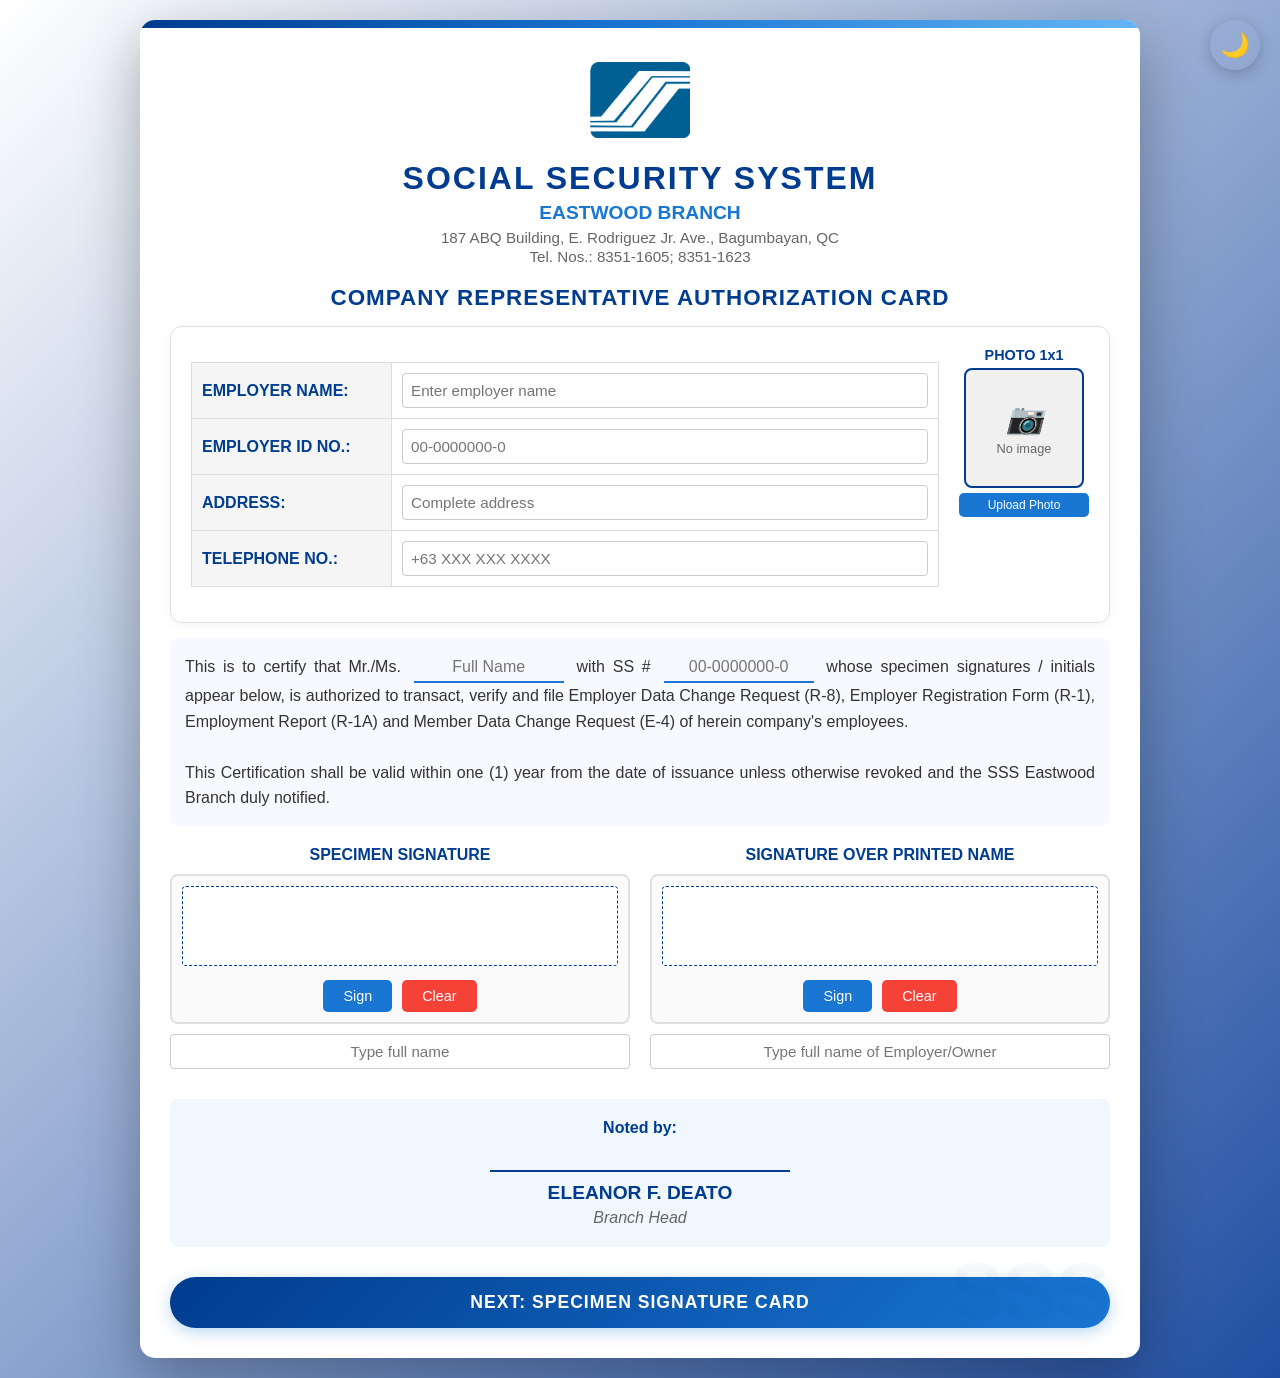
==== commit 686b279f: "Edited index.html" ====
--- a/index.html
+++ b/index.html
@@ -122,6 +122,8 @@
         </div>
     </div>
 
+    <button class="theme-toggle" id="themeToggle" onclick="toggleTheme()">🌙</button>
+
     <script src="index.js"></script>
 </body>
 </html>
--- a/styles.css
+++ b/styles.css
@@ -1135,4 +1135,233 @@
         flex-direction: column;
         text-align: center;
     }
+}
+/* ===== DARK MODE STYLES ===== */
+.theme-toggle {
+    position: fixed;
+    top: 20px;
+    right: 20px;
+    background: var(--primary);
+    color: white;
+    border: none;
+    width: 50px;
+    height: 50px;
+    border-radius: 50%;
+    cursor: pointer;
+    font-size: 1.5rem;
+    box-shadow: 0 4px 15px rgba(0,0,0,0.2);
+    z-index: 9999;
+    transition: all 0.3s ease;
+    display: flex;
+    align-items: center;
+    justify-content: center;
+}
+
+.theme-toggle:hover {
+    transform: scale(1.1);
+    box-shadow: 0 6px 20px rgba(0,0,0,0.3);
+}
+
+.theme-toggle.light-mode {
+    background: var(--primary);
+}
+
+.theme-toggle.dark-mode {
+    background: var(--gray-800);
+}
+
+/* Dark Mode Variables */
+body.dark-mode {
+    --bg-gradient-from: #1a1a2e;
+    --bg-gradient-to: #16213e;
+    --card-bg: #1e1e2f;
+    --text-primary: #e0e0e0;
+    --text-secondary: #b0b0b0;
+    --border-color: #2d2d44;
+    --input-bg: #2a2a3a;
+    --input-border: #3d3d5a;
+    --table-header-bg: #2d2d44;
+    --table-row-bg: #252535;
+    --table-row-alt: #1e1e2f;
+    --shadow-color: rgba(0,0,0,0.5);
+}
+
+body.dark-mode {
+    background: linear-gradient(135deg, var(--bg-gradient-from), var(--bg-gradient-to));
+}
+
+body.dark-mode .form-container,
+body.dark-mode .instruction-container,
+body.dark-mode .summary-card {
+    background: var(--card-bg);
+    box-shadow: 0 20px 40px var(--shadow-color);
+}
+
+body.dark-mode h1,
+body.dark-mode h2,
+body.dark-mode h3,
+body.dark-mode .form-title h2,
+body.dark-mode .sss-header h1,
+body.dark-mode .republic-header h1 {
+    color: #4a9eff;
+}
+
+body.dark-mode .sss-header .branch,
+body.dark-mode .republic-header h2 {
+    color: #6cb2ff;
+}
+
+body.dark-mode .sss-header .address,
+body.dark-mode .sss-header .tel,
+body.dark-mode .form-number {
+    color: var(--text-secondary);
+}
+
+body.dark-mode fieldset {
+    background: var(--card-bg);
+    border-color: var(--border-color);
+}
+
+body.dark-mode .info-table td {
+    border-color: var(--border-color);
+}
+
+body.dark-mode .info-table td:first-child {
+    background: var(--table-header-bg);
+    color: #6cb2ff;
+}
+
+body.dark-mode .info-table td:last-child {
+    background: var(--table-row-bg);
+}
+
+body.dark-mode input,
+body.dark-mode .info-table input,
+body.dark-mode .officials-table input,
+body.dark-mode .date-input,
+body.dark-mode .name-input,
+body.dark-mode .inline-input {
+    background: var(--input-bg);
+    border-color: var(--input-border);
+    color: var(--text-primary);
+}
+
+body.dark-mode input[readonly] {
+    background: var(--table-header-bg);
+    color: var(--text-secondary);
+}
+
+body.dark-mode .authorization-text,
+body.dark-mode .granting-section,
+body.dark-mode .qr-section,
+body.dark-mode .noted-section {
+    background: var(--table-row-bg);
+    border-color: var(--border-color);
+}
+
+body.dark-mode .authorization-text p,
+body.dark-mode .granting-title,
+body.dark-mode .granting-label,
+body.dark-mode .qr-section h3 {
+    color: var(--text-primary);
+}
+
+body.dark-mode .signature-container,
+body.dark-mode .signature-canvas-small,
+body.dark-mode .granting-canvas,
+body.dark-mode .signature-canvas,
+body.dark-mode .employer-canvas {
+    background: var(--input-bg);
+    border-color: var(--border-color);
+}
+
+body.dark-mode .officials-table th {
+    background: var(--table-header-bg);
+    color: #6cb2ff;
+}
+
+body.dark-mode .officials-table td {
+    background: var(--table-row-bg);
+    border-color: var(--border-color);
+}
+
+body.dark-mode .modal-content {
+    background: var(--card-bg);
+}
+
+body.dark-mode .modal-content h3 {
+    color: #4a9eff;
+}
+
+body.dark-mode .noted-name {
+    color: #6cb2ff;
+}
+
+body.dark-mode .noted-title {
+    color: var(--text-secondary);
+}
+
+body.dark-mode .popup-message {
+    background: var(--card-bg);
+    color: var(--text-primary);
+}
+
+body.dark-mode .popup-title {
+    color: var(--text-primary);
+}
+
+body.dark-mode .popup-text {
+    color: var(--text-secondary);
+}
+
+body.dark-mode .instruction-list li {
+    background: var(--table-row-bg);
+    border-left-color: #4a9eff;
+}
+
+body.dark-mode .instruction-text {
+    color: var(--text-primary);
+}
+
+body.dark-mode .important-note {
+    background: #2d2d44;
+    border-color: #ffc107;
+}
+
+body.dark-mode .important-note h4,
+body.dark-mode .important-note p {
+    color: #ffd700;
+}
+
+body.dark-mode .summary-card {
+    background: var(--card-bg);
+}
+
+body.dark-mode .card-header {
+    background: linear-gradient(135deg, #2d2d44, #1a1a2e);
+}
+
+body.dark-mode .summary-title h1 {
+    color: #4a9eff;
+}
+
+body.dark-mode .summary-title .branch {
+    color: #6cb2ff;
+}
+
+body.dark-mode ::-webkit-scrollbar {
+    width: 10px;
+}
+
+body.dark-mode ::-webkit-scrollbar-track {
+    background: var(--table-row-bg);
+}
+
+body.dark-mode ::-webkit-scrollbar-thumb {
+    background: var(--table-header-bg);
+    border-radius: 5px;
+}
+
+body.dark-mode ::-webkit-scrollbar-thumb:hover {
+    background: var(--border-color);
 }
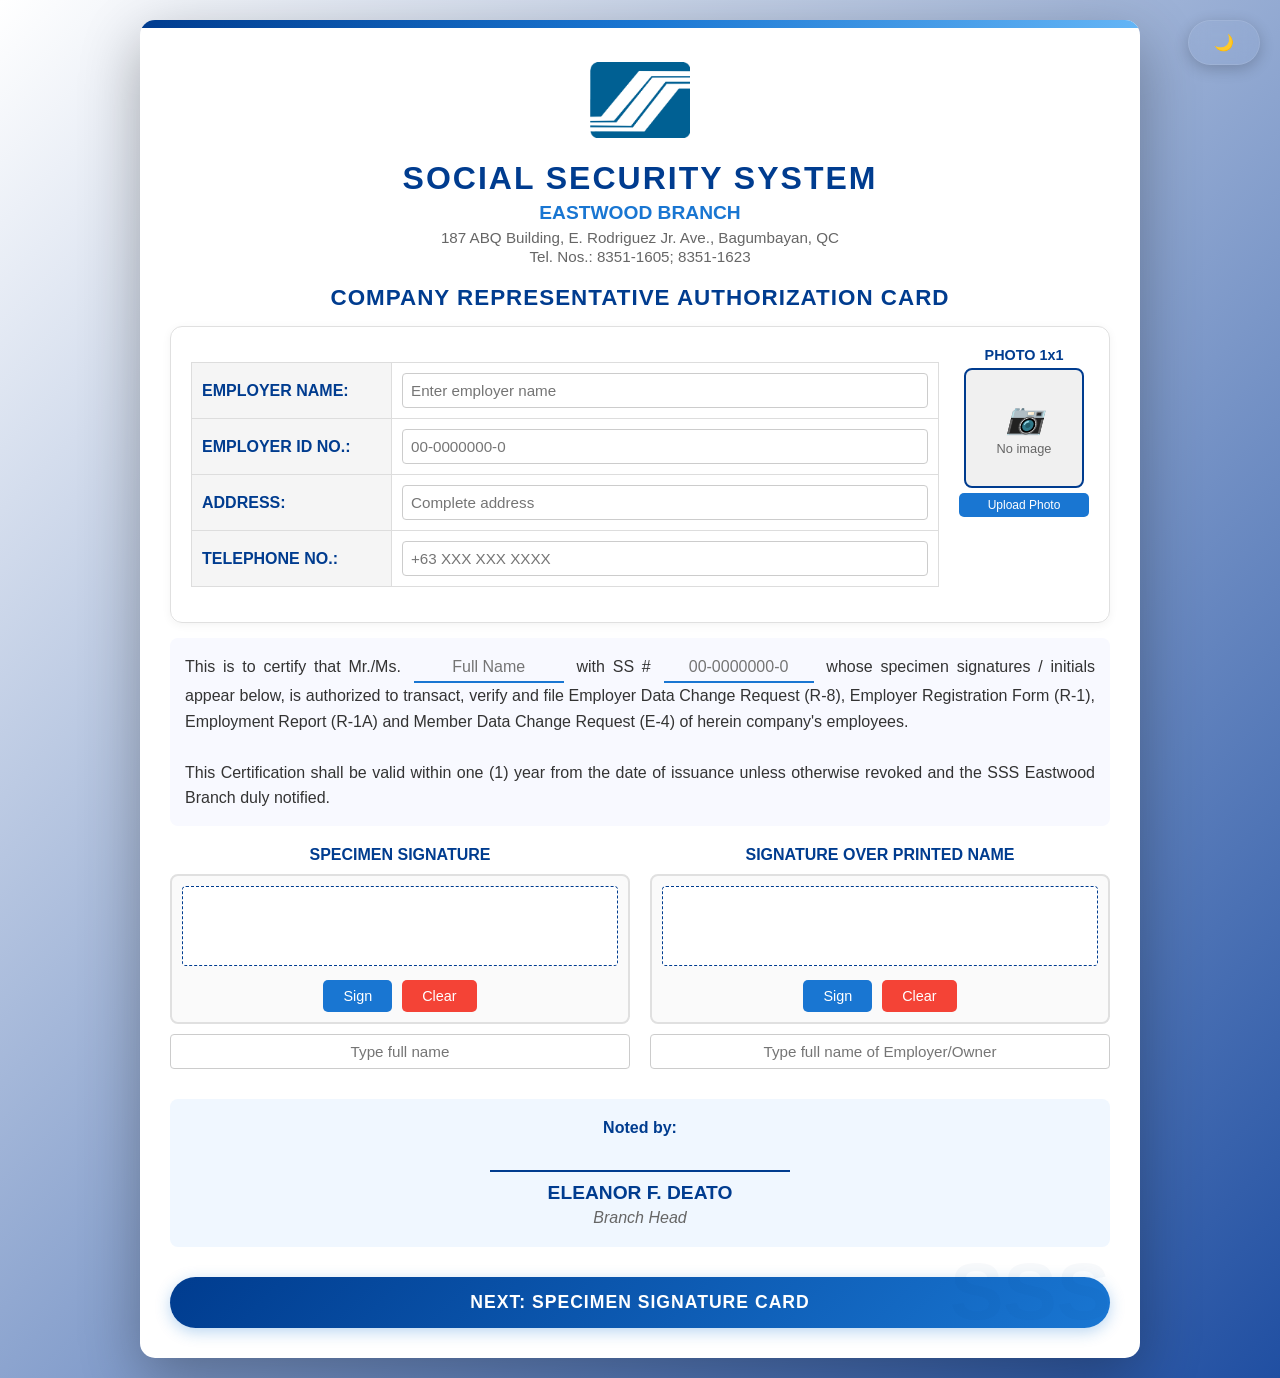
==== commit f4497178: "fix dark mode" ====
--- a/index.html
+++ b/index.html
@@ -122,7 +122,11 @@
         </div>
     </div>
 
-    <button class="theme-toggle" id="themeToggle" onclick="toggleTheme()">🌙</button>
+<!-- Theme Toggle - Premium Version -->
+<button class="theme-toggle" id="themeToggle" onclick="toggleTheme()">
+    <span class="toggle-icon">🌙</span>
+    <span class="toggle-text">Dark Mode</span>
+</button>
 
     <script src="index.js"></script>
 </body>
--- a/styles.css
+++ b/styles.css
@@ -1136,7 +1136,8 @@
         text-align: center;
     }
 }
-/* ===== DARK MODE STYLES ===== */
+
+/* Premium Theme Toggle */
 .theme-toggle {
     position: fixed;
     top: 20px;
@@ -1144,224 +1145,47 @@
     background: var(--primary);
     color: white;
     border: none;
-    width: 50px;
-    height: 50px;
-    border-radius: 50%;
+    padding: 12px 25px;
+    border-radius: 50px;
     cursor: pointer;
-    font-size: 1.5rem;
+    font-size: 1rem;
+    font-weight: 600;
     box-shadow: 0 4px 15px rgba(0,0,0,0.2);
     z-index: 9999;
     transition: all 0.3s ease;
     display: flex;
     align-items: center;
-    justify-content: center;
+    gap: 10px;
+    backdrop-filter: blur(10px);
+    border: 1px solid rgba(255,255,255,0.1);
 }
 
 .theme-toggle:hover {
-    transform: scale(1.1);
-    box-shadow: 0 6px 20px rgba(0,0,0,0.3);
-}
-
-.theme-toggle.light-mode {
-    background: var(--primary);
-}
-
-.theme-toggle.dark-mode {
-    background: var(--gray-800);
-}
-
-/* Dark Mode Variables */
-body.dark-mode {
-    --bg-gradient-from: #1a1a2e;
-    --bg-gradient-to: #16213e;
-    --card-bg: #1e1e2f;
-    --text-primary: #e0e0e0;
-    --text-secondary: #b0b0b0;
-    --border-color: #2d2d44;
-    --input-bg: #2a2a3a;
-    --input-border: #3d3d5a;
-    --table-header-bg: #2d2d44;
-    --table-row-bg: #252535;
-    --table-row-alt: #1e1e2f;
-    --shadow-color: rgba(0,0,0,0.5);
-}
-
-body.dark-mode {
-    background: linear-gradient(135deg, var(--bg-gradient-from), var(--bg-gradient-to));
-}
-
-body.dark-mode .form-container,
-body.dark-mode .instruction-container,
-body.dark-mode .summary-card {
-    background: var(--card-bg);
-    box-shadow: 0 20px 40px var(--shadow-color);
-}
-
-body.dark-mode h1,
-body.dark-mode h2,
-body.dark-mode h3,
-body.dark-mode .form-title h2,
-body.dark-mode .sss-header h1,
-body.dark-mode .republic-header h1 {
-    color: #4a9eff;
-}
-
-body.dark-mode .sss-header .branch,
-body.dark-mode .republic-header h2 {
-    color: #6cb2ff;
-}
-
-body.dark-mode .sss-header .address,
-body.dark-mode .sss-header .tel,
-body.dark-mode .form-number {
-    color: var(--text-secondary);
-}
-
-body.dark-mode fieldset {
-    background: var(--card-bg);
-    border-color: var(--border-color);
-}
-
-body.dark-mode .info-table td {
-    border-color: var(--border-color);
-}
-
-body.dark-mode .info-table td:first-child {
-    background: var(--table-header-bg);
-    color: #6cb2ff;
-}
-
-body.dark-mode .info-table td:last-child {
-    background: var(--table-row-bg);
-}
-
-body.dark-mode input,
-body.dark-mode .info-table input,
-body.dark-mode .officials-table input,
-body.dark-mode .date-input,
-body.dark-mode .name-input,
-body.dark-mode .inline-input {
-    background: var(--input-bg);
-    border-color: var(--input-border);
-    color: var(--text-primary);
-}
-
-body.dark-mode input[readonly] {
-    background: var(--table-header-bg);
-    color: var(--text-secondary);
-}
-
-body.dark-mode .authorization-text,
-body.dark-mode .granting-section,
-body.dark-mode .qr-section,
-body.dark-mode .noted-section {
-    background: var(--table-row-bg);
-    border-color: var(--border-color);
-}
-
-body.dark-mode .authorization-text p,
-body.dark-mode .granting-title,
-body.dark-mode .granting-label,
-body.dark-mode .qr-section h3 {
-    color: var(--text-primary);
-}
-
-body.dark-mode .signature-container,
-body.dark-mode .signature-canvas-small,
-body.dark-mode .granting-canvas,
-body.dark-mode .signature-canvas,
-body.dark-mode .employer-canvas {
-    background: var(--input-bg);
-    border-color: var(--border-color);
-}
-
-body.dark-mode .officials-table th {
-    background: var(--table-header-bg);
-    color: #6cb2ff;
-}
-
-body.dark-mode .officials-table td {
-    background: var(--table-row-bg);
-    border-color: var(--border-color);
-}
-
-body.dark-mode .modal-content {
-    background: var(--card-bg);
-}
-
-body.dark-mode .modal-content h3 {
-    color: #4a9eff;
-}
-
-body.dark-mode .noted-name {
-    color: #6cb2ff;
-}
-
-body.dark-mode .noted-title {
-    color: var(--text-secondary);
-}
-
-body.dark-mode .popup-message {
-    background: var(--card-bg);
-    color: var(--text-primary);
-}
-
-body.dark-mode .popup-title {
-    color: var(--text-primary);
-}
-
-body.dark-mode .popup-text {
-    color: var(--text-secondary);
-}
-
-body.dark-mode .instruction-list li {
-    background: var(--table-row-bg);
-    border-left-color: #4a9eff;
-}
-
-body.dark-mode .instruction-text {
-    color: var(--text-primary);
-}
-
-body.dark-mode .important-note {
-    background: #2d2d44;
-    border-color: #ffc107;
-}
-
-body.dark-mode .important-note h4,
-body.dark-mode .important-note p {
-    color: #ffd700;
-}
-
-body.dark-mode .summary-card {
-    background: var(--card-bg);
-}
-
-body.dark-mode .card-header {
-    background: linear-gradient(135deg, #2d2d44, #1a1a2e);
-}
-
-body.dark-mode .summary-title h1 {
-    color: #4a9eff;
-}
-
-body.dark-mode .summary-title .branch {
-    color: #6cb2ff;
-}
-
-body.dark-mode ::-webkit-scrollbar {
-    width: 10px;
-}
-
-body.dark-mode ::-webkit-scrollbar-track {
-    background: var(--table-row-bg);
-}
-
-body.dark-mode ::-webkit-scrollbar-thumb {
-    background: var(--table-header-bg);
-    border-radius: 5px;
-}
-
-body.dark-mode ::-webkit-scrollbar-thumb:hover {
-    background: var(--border-color);
+    transform: translateY(-3px);
+    box-shadow: 0 8px 25px rgba(0,0,0,0.3);
+}
+
+.theme-toggle .toggle-icon {
+    font-size: 1.3rem;
+}
+
+.theme-toggle .toggle-text {
+    font-size: 0.9rem;
+}
+
+/* Mobile responsive */
+@media (max-width: 768px) {
+    .theme-toggle {
+        top: 10px;
+        right: 10px;
+        padding: 8px 15px;
+    }
+    
+    .theme-toggle .toggle-text {
+        display: none;
+    }
+    
+    .theme-toggle .toggle-icon {
+        font-size: 1.5rem;
+    }
 }
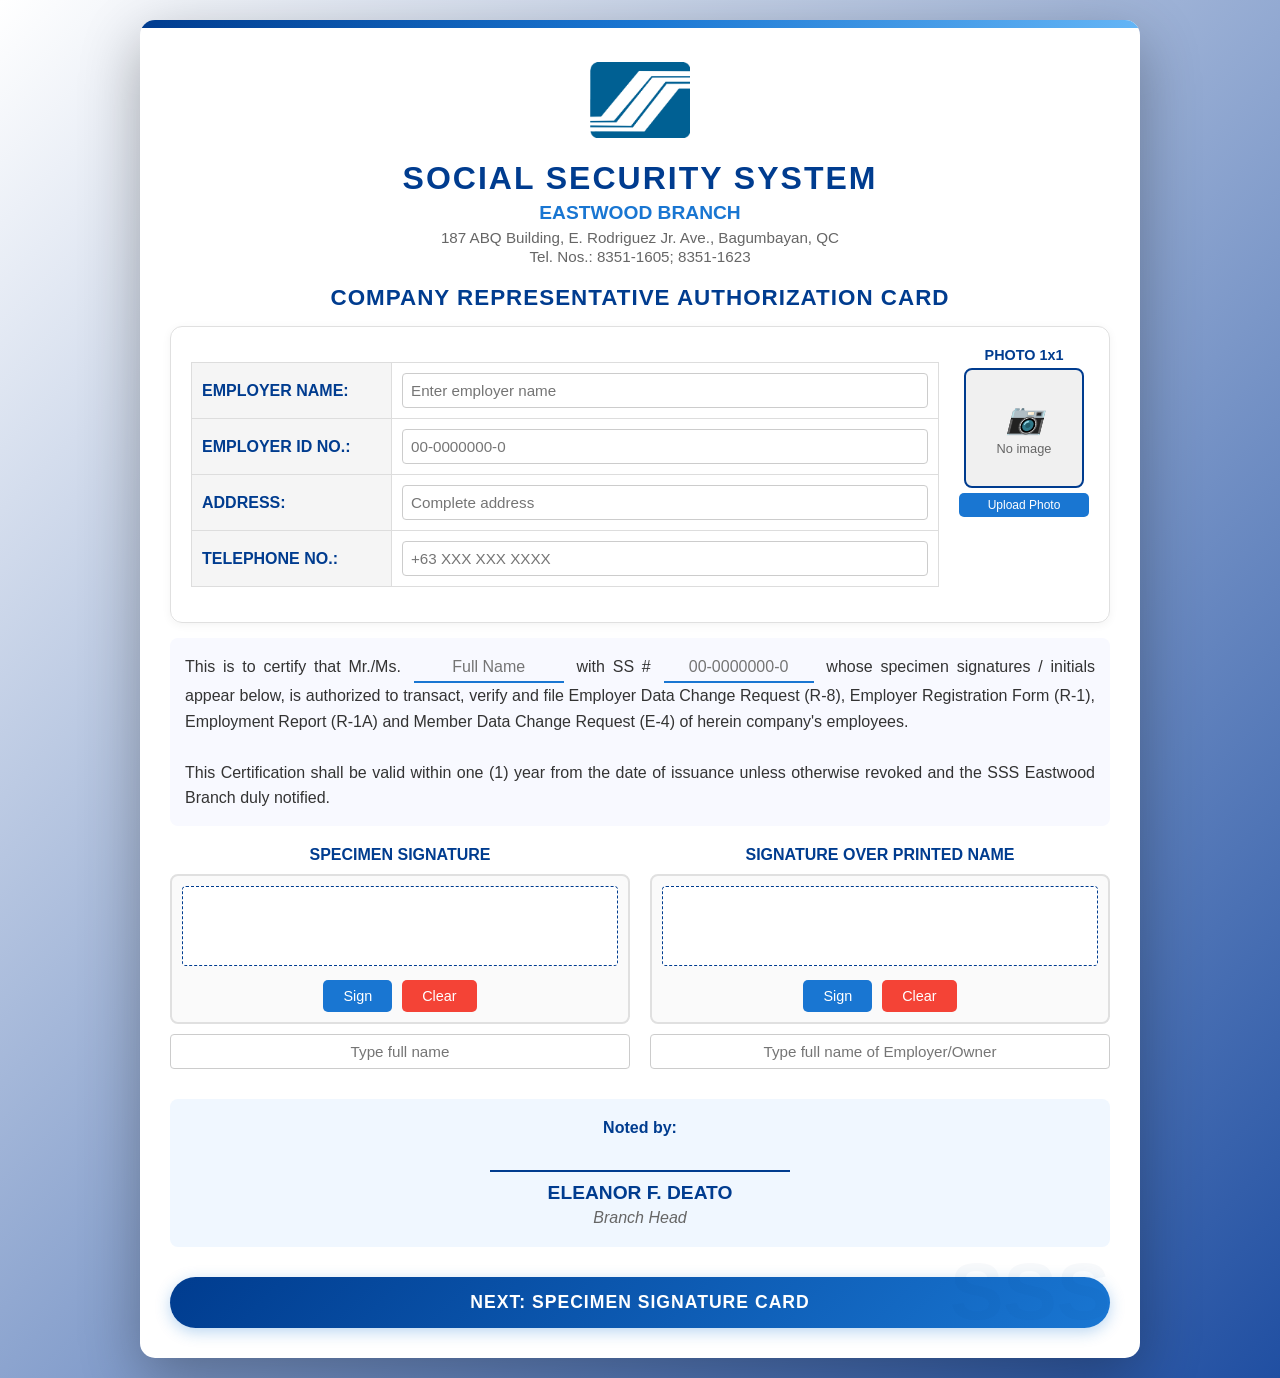
==== commit 8679525e: "Edited index.html" ====
--- a/index.html
+++ b/index.html
@@ -122,12 +122,6 @@
         </div>
     </div>
 
-<!-- Theme Toggle - Premium Version -->
-<button class="theme-toggle" id="themeToggle" onclick="toggleTheme()">
-    <span class="toggle-icon">🌙</span>
-    <span class="toggle-text">Dark Mode</span>
-</button>
-
     <script src="index.js"></script>
 </body>
 </html>
